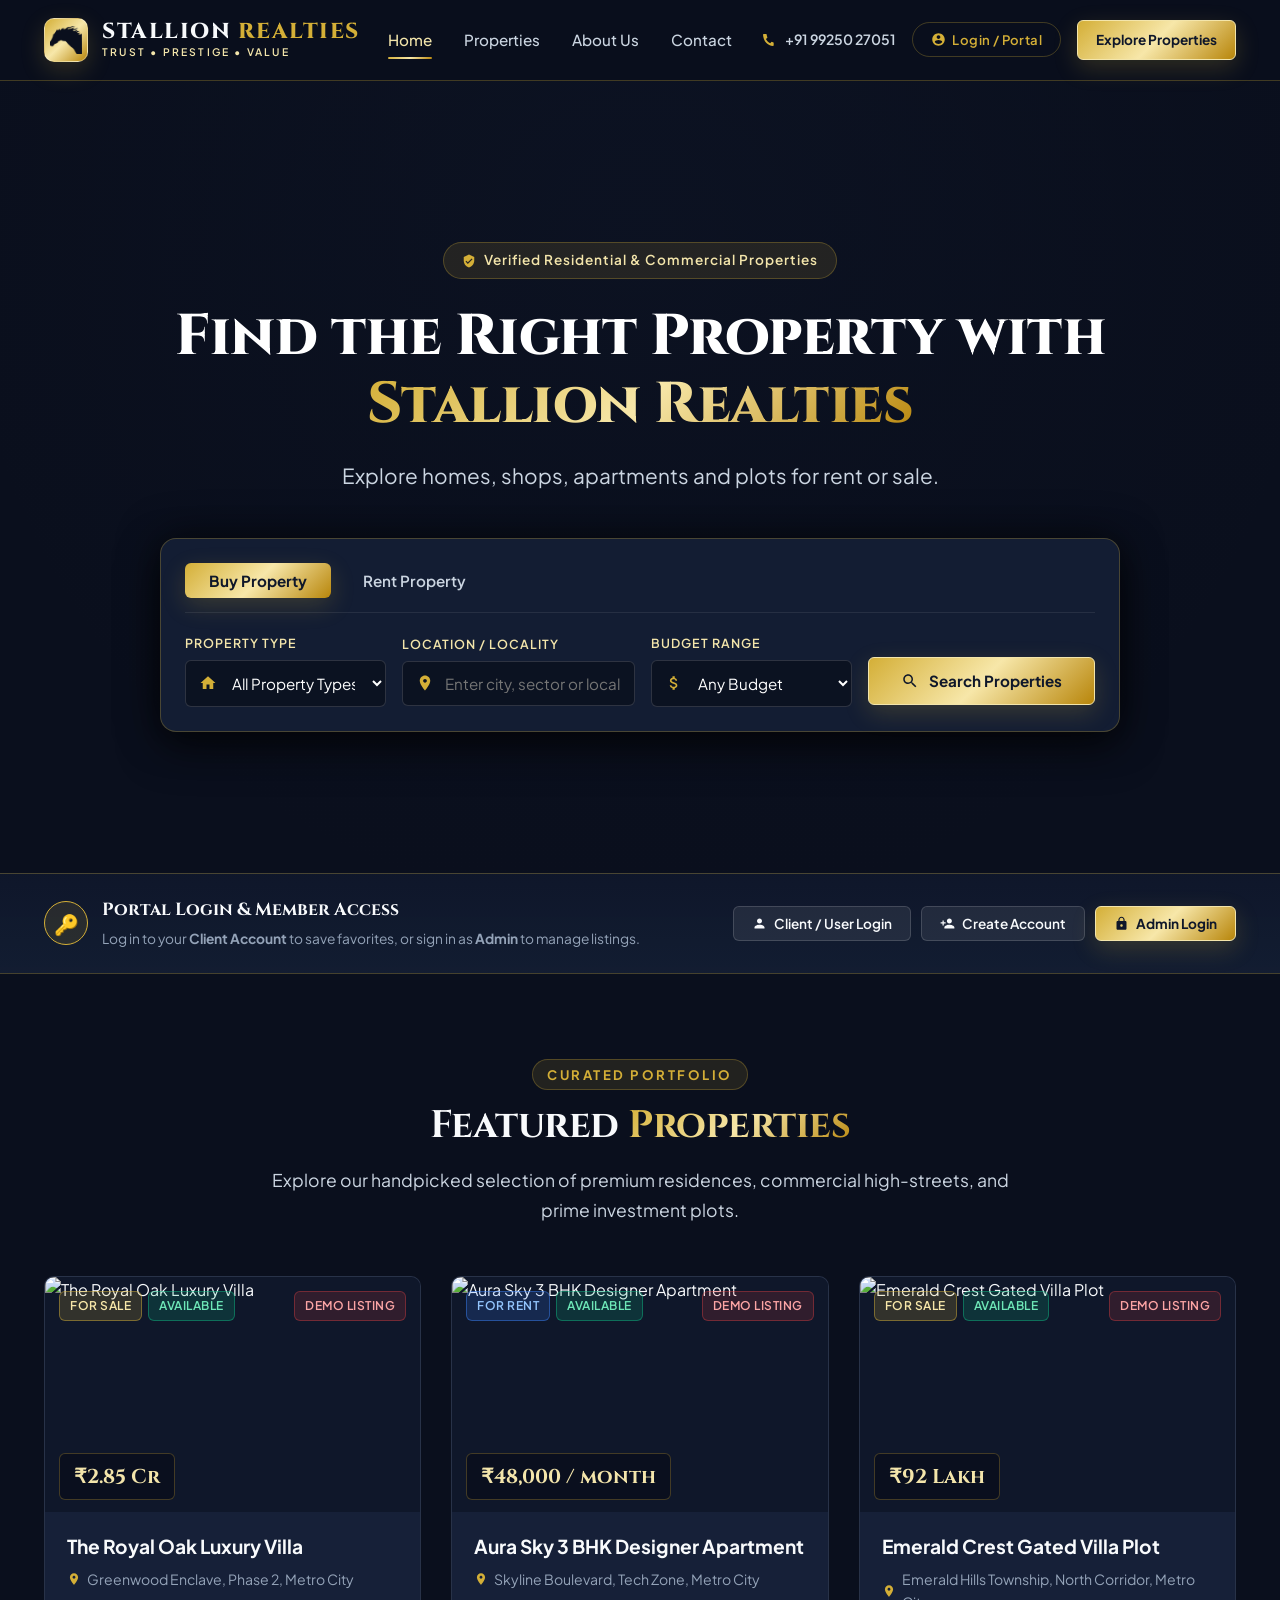
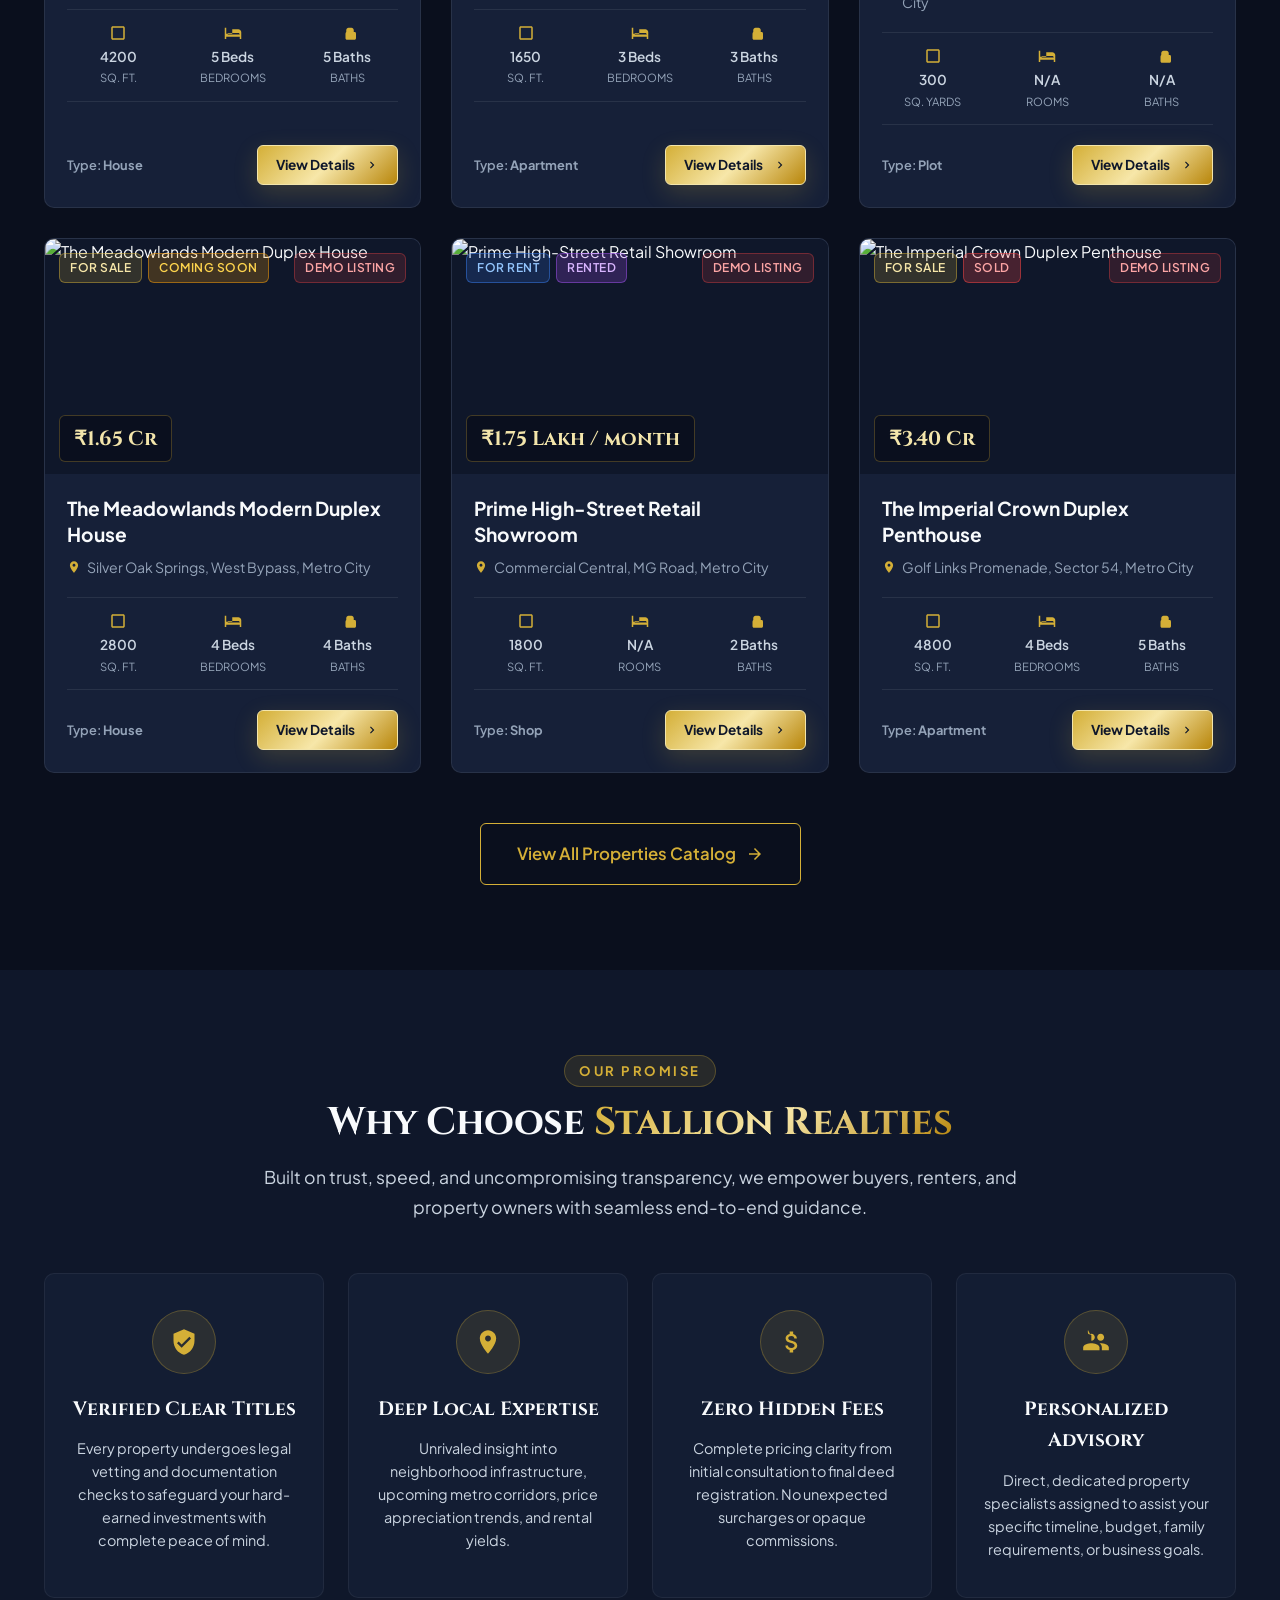
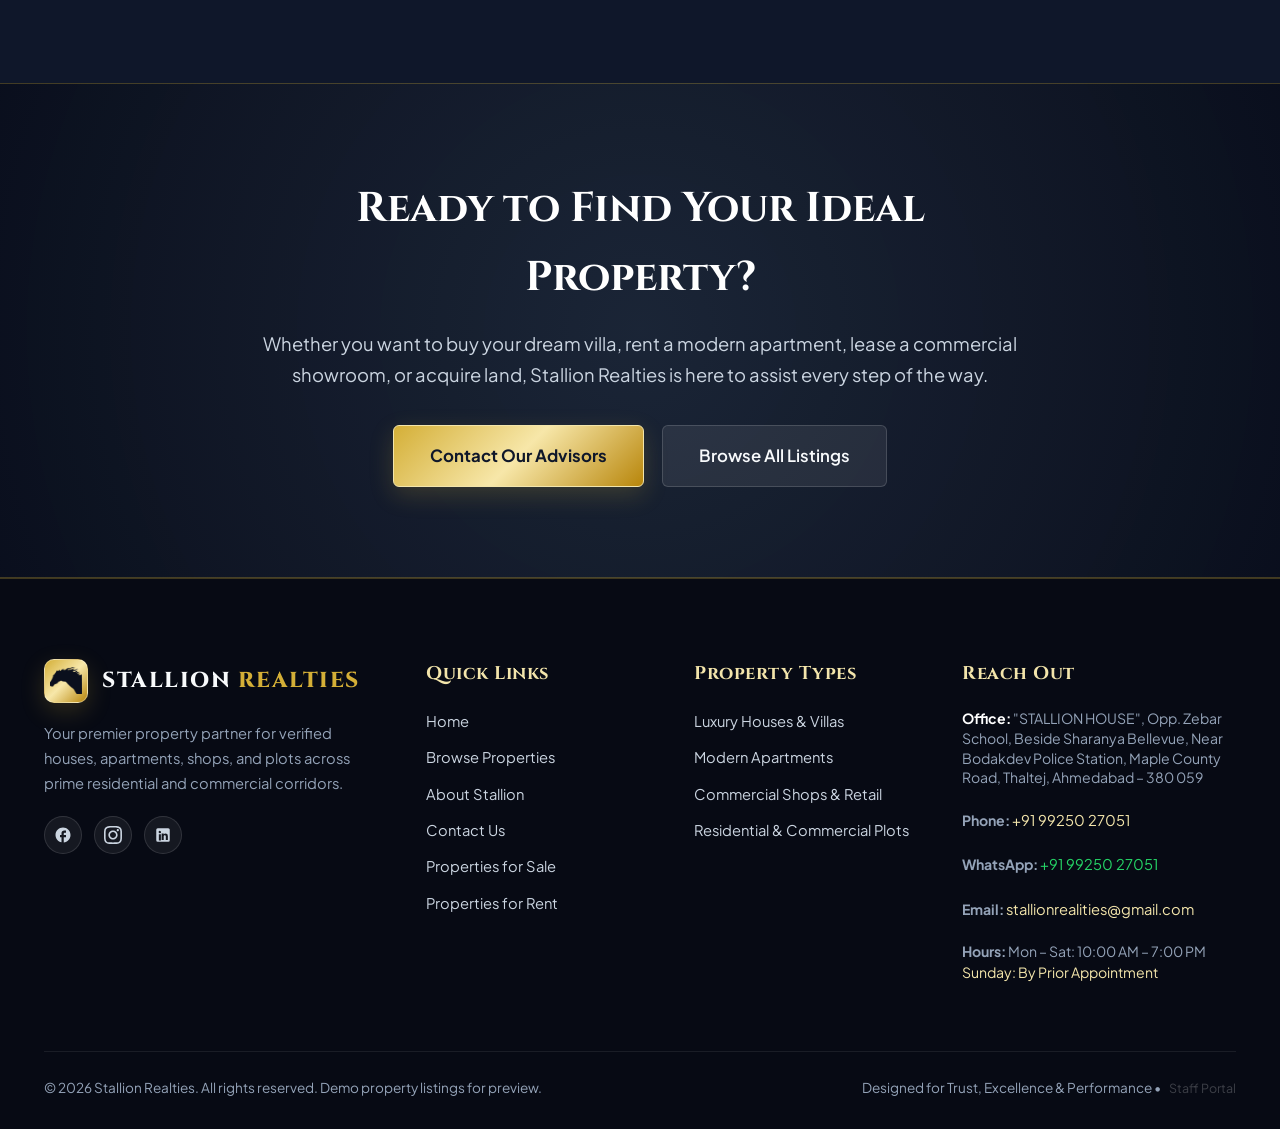
==== index.html @ 2c4fdf72 "Initial commit: Stallion Realties website and admin portal" ====
<!DOCTYPE html>
<html lang="en">
<head>
  <meta charset="UTF-8" />
  <meta name="viewport" content="width=device-width, initial-scale=1.0" />
  <title>Stallion Realties | Premium Real Estate for Buy & Rent</title>
  <meta name="description" content="Find your ideal home, luxury apartment, commercial shop, or prime plot for rent or sale with Stallion Realties. Trusted property advisory with verified listings." />
  <meta name="keywords" content="Stallion Realties, buy house, rent apartment, commercial shop, residential plot, luxury villas, real estate agency" />
  
  <!-- OpenGraph / Social Media Meta -->
  <meta property="og:title" content="Stallion Realties | Premium Real Estate Agency" />
  <meta property="og:description" content="Discover verified houses, apartments, shops, and plots for sale or rent with Stallion Realties." />
  <meta property="og:type" content="website" />
  
  <link rel="stylesheet" href="css/style.css" />
  <link rel="stylesheet" href="css/responsive.css" />
</head>
<body>

  <!-- ========================================================================
       SITE HEADER / NAVIGATION
       ======================================================================== -->
  <header class="site-header">
    <div class="container header-inner">
      <!-- Brand Logo -->
      <a href="index.html" class="brand-logo" aria-label="Stallion Realties Home">
        <div class="logo-crest"><img src="assets/images/stallion-horse-black-clean.png" alt="Stallion Realties Horse Logo" class="logo-horse-img" /></div>
        <div class="brand-text-wrap">
          <span class="brand-name">Stallion <span>Realties</span></span>
          <span class="brand-tagline">Trust &bull; Prestige &bull; Value</span>
        </div>
      </a>

      <!-- Desktop Navigation Links -->
      <nav class="nav-menu" aria-label="Main Navigation">
        <a href="index.html" class="nav-link active">Home</a>
        <a href="properties.html" class="nav-link">Properties</a>
        <a href="about.html" class="nav-link">About Us</a>
        <a href="contact.html" class="nav-link">Contact</a>
      </nav>

      <!-- Header Quick Actions -->
      <div class="nav-actions">
        <a href="tel:+919925027051" class="header-phone" title="Call Stallion Realties">
          <svg viewBox="0 0 24 24"><path d="M20.01 15.38c-1.23 0-2.42-.2-3.53-.56a.977.977 0 00-1.01.24l-1.57 1.97c-2.83-1.44-5.15-3.75-6.59-6.59l1.97-1.57c.28-.27.36-.67.25-1.02A11.36 11.36 0 018.57 3.99c.07-.55-.38-1-.94-1H4.03c-.56 0-1.03.45-1 1.01C3.6 13.9 10.1 20.4 18.01 20.97c.56.03 1.01-.44 1.01-1v-3.59c0-.56-.45-1-1.01-1z"/></svg>
          <span>+91 99250 27051</span>
        </a>

        <!-- Dynamic Auth Mount Point -->
        <div id="navAuthMount" style="display: inline-flex; align-items: center;"></div>

        <a href="properties.html" class="btn btn-gold btn-sm">
          Explore Properties
        </a>

        <!-- Mobile Drawer Hamburger Toggle -->
        <button class="mobile-toggle" aria-label="Open mobile menu">
          <svg viewBox="0 0 24 24"><path d="M3 18h18v-2H3v2zm0-5h18v-2H3v2zm0-7v2h18V6H3z"/></svg>
        </button>
      </div>
    </div>
  </header>

  <!-- Mobile Off-Canvas Drawer -->
  <div class="drawer-overlay"></div>
  <aside class="mobile-drawer" aria-label="Mobile Navigation Drawer">
    <div class="drawer-header">
      <div class="brand-text-wrap">
        <span class="brand-name">Stallion <span>Realties</span></span>
        <span class="brand-tagline">Property Advisory</span>
      </div>
      <button class="drawer-close" aria-label="Close menu">
        <svg width="24" height="24" viewBox="0 0 24 24" fill="currentColor"><path d="M19 6.41L17.59 5 12 10.59 6.41 5 5 6.41 10.59 12 5 17.59 6.41 19 12 13.41 17.59 19 19 17.59 13.41 12z"/></svg>
      </button>
    </div>

    <nav class="drawer-links">
      <a href="index.html" class="drawer-link active">Home</a>
      <a href="properties.html" class="drawer-link">Properties</a>
      <a href="about.html" class="drawer-link">About Us</a>
      <a href="contact.html" class="drawer-link">Contact</a>
    </nav>

    <div style="margin-top: auto; padding-top: 20px; border-top: 1px solid rgba(255,255,255,0.08);">
      <a href="tel:+919925027051" class="btn btn-secondary" style="width: 100%; margin-bottom: 12px;">
        <svg width="16" height="16" viewBox="0 0 24 24" fill="currentColor"><path d="M20.01 15.38c-1.23 0-2.42-.2-3.53-.56a.977.977 0 00-1.01.24l-1.57 1.97c-2.83-1.44-5.15-3.75-6.59-6.59l1.97-1.57c.28-.27.36-.67.25-1.02A11.36 11.36 0 018.57 3.99c.07-.55-.38-1-.94-1H4.03c-.56 0-1.03.45-1 1.01C3.6 13.9 10.1 20.4 18.01 20.97c.56.03 1.01-.44 1.01-1v-3.59c0-.56-.45-1-1.01-1z"/></svg>
        Call +91 99250 27051
      </a>
      <a href="contact.html" class="btn btn-gold" style="width: 100%;">
        Send Property Enquiry
      </a>
    </div>
  </aside>

  <main>
    <!-- ======================================================================
         HERO SECTION WITH PROPERTY SEARCH WIDGET
         ====================================================================== -->
    <section class="hero">
      <div class="container">
        <div class="hero-content">
          <div class="hero-badge">
            <svg viewBox="0 0 24 24"><path d="M12 1L3 5v6c0 5.55 3.84 10.74 9 12 5.16-1.26 9-6.45 9-12V5l-9-4zm-2 16l-4-4 1.41-1.41L10 14.17l6.59-6.59L18 9l-8 8z"/></svg>
            <span>Verified Residential & Commercial Properties</span>
          </div>

          <h1 class="hero-title">
            Find the Right Property with <span class="highlight-gold">Stallion Realties</span>
          </h1>

          <p class="hero-subtitle">
            Explore homes, shops, apartments and plots for rent or sale.
          </p>

          <!-- Property Search Widget -->
          <div class="search-widget" id="homeSearchWidget">
            <div class="search-tabs">
              <button type="button" class="search-tab-btn active" data-status="sale">Buy Property</button>
              <button type="button" class="search-tab-btn" data-status="rent">Rent Property</button>
            </div>

            <form id="heroSearchForm" class="search-form-grid" action="properties.html" method="GET">
              <!-- Hidden status input -->
              <input type="hidden" name="status" id="searchStatusInput" value="sale" />

              <!-- Property Type -->
              <div class="search-field-group">
                <label for="searchType" class="search-label">Property Type</label>
                <div class="search-input-wrap">
                  <svg viewBox="0 0 24 24"><path d="M10 20v-6h4v6h5v-8h3L12 3 2 12h3v8z"/></svg>
                  <select name="type" id="searchType" class="search-control">
                    <option value="all">All Property Types</option>
                    <option value="house">House / Villa</option>
                    <option value="apartment">Apartment</option>
                    <option value="shop">Commercial Shop</option>
                    <option value="plot">Plot / Land</option>
                  </select>
                </div>
              </div>

              <!-- Location -->
              <div class="search-field-group">
                <label for="searchLocation" class="search-label">Location / Locality</label>
                <div class="search-input-wrap">
                  <svg viewBox="0 0 24 24"><path d="M12 2C8.13 2 5 5.13 5 9c0 5.25 7 13 7 13s7-7.75 7-13c0-3.87-3.13-7-7-7zm0 9.5c-1.38 0-2.5-1.12-2.5-2.5s1.12-2.5 2.5-2.5 2.5 1.12 2.5 2.5-1.12 2.5-2.5 2.5z"/></svg>
                  <input 
                    type="text" 
                    name="location" 
                    id="searchLocation" 
                    class="search-control" 
                    placeholder="Enter city, sector or locality..." 
                  />
                </div>
              </div>

              <!-- Budget -->
              <div class="search-field-group">
                <label for="searchBudget" class="search-label">Budget Range</label>
                <div class="search-input-wrap">
                  <svg viewBox="0 0 24 24"><path d="M11.8 10.9c-2.27-.59-3-1.2-3-2.15 0-1.09 1.01-1.85 2.7-1.85 1.78 0 2.44.85 2.5 2.1h2.21c-.07-1.72-1.12-3.3-3.21-3.81V3h-3v2.16c-1.94.42-3.5 1.68-3.5 3.61 0 2.31 1.91 3.46 4.7 4.13 2.5.6 3 1.48 3 2.41 0 .69-.49 1.79-2.7 1.79-2.06 0-2.87-.92-2.98-2.1h-2.2c.12 2.19 1.76 3.42 3.68 3.83V21h3v-2.15c1.95-.37 3.5-1.5 3.5-3.55 0-2.84-2.43-3.81-4.7-4.4z"/></svg>
                  <select name="budget" id="searchBudget" class="search-control">
                    <option value="">Any Budget</option>
                    <option value="5000000">Up to ₹50 Lakh</option>
                    <option value="10000000">Up to ₹1 Crore</option>
                    <option value="20000000">Up to ₹2 Crore</option>
                    <option value="35000000">Up to ₹3.5 Crore</option>
                  </select>
                </div>
              </div>

              <!-- Search Button -->
              <div>
                <button type="submit" class="btn btn-gold search-btn" style="width: 100%;">
                  <svg width="18" height="18" viewBox="0 0 24 24" fill="currentColor"><path d="M15.5 14h-.79l-.28-.27C15.41 12.59 16 11.11 16 9.5 16 5.91 13.09 3 9.5 3S3 5.91 3 9.5 5.91 16 9.5 16c1.61 0 3.09-.59 4.23-1.57l.27.28v.79l5 4.99L20.49 19l-4.99-5zm-6 0C7.01 14 5 11.99 5 9.5S7.01 5 9.5 5 14 7.01 14 9.5 11.99 14 9.5 14z"/></svg>
                  Search Properties
                </button>
              </div>
            </form>
          </div>
        </div>
      </div>
    </section>

    <!-- ======================================================================
         FRONT-PAGE PORTAL ACCESS BAR (CLIENT & ADMIN LOGIN)
         ====================================================================== -->
    <section class="portal-access-bar" style="background: linear-gradient(180deg, rgba(15, 23, 42, 0.98) 0%, rgba(19, 29, 51, 0.95) 100%); border-top: 1px solid var(--gold-border); border-bottom: 1px solid var(--gold-border); padding: 22px 0;">
      <div class="container" style="display: flex; flex-wrap: wrap; align-items: center; justify-content: space-between; gap: 18px;">
        <div style="display: flex; align-items: center; gap: 14px;">
          <div style="width: 44px; height: 44px; border-radius: 50%; background: var(--gold-subtle); border: 1.5px solid var(--gold-primary); display: flex; align-items: center; justify-content: center; color: var(--gold-primary); font-size: 1.25rem;">
            &#128273;
          </div>
          <div>
            <h4 style="font-family: var(--font-serif); color: var(--text-primary); font-size: 1.1rem; margin-bottom: 3px;">
              Portal Login &amp; Member Access
            </h4>
            <p style="color: var(--text-muted); font-size: 0.86rem; margin: 0;">
              Log in to your <strong>Client Account</strong> to save favorites, or sign in as <strong>Admin</strong> to manage listings.
            </p>
          </div>
        </div>

        <div style="display: flex; flex-wrap: wrap; gap: 10px; align-items: center;">
          <!-- Client Login -->
          <button type="button" class="btn btn-secondary btn-sm" data-open-auth-tab="user-login" style="display: inline-flex; align-items: center; gap: 7px; cursor: pointer;">
            <svg width="15" height="15" viewBox="0 0 24 24" fill="currentColor"><path d="M12 12c2.21 0 4-1.79 4-4s-1.79-4-4-4-4 1.79-4 4 1.79 4 4 4zm0 2c-2.67 0-8 1.34-8 4v2h16v-2c0-2.66-5.33-4-8-4z"/></svg>
            Client / User Login
          </button>

          <!-- Register -->
          <button type="button" class="btn btn-secondary btn-sm" data-open-auth-tab="user-register" style="display: inline-flex; align-items: center; gap: 7px; cursor: pointer;">
            <svg width="15" height="15" viewBox="0 0 24 24" fill="currentColor"><path d="M15 12c2.21 0 4-1.79 4-4s-1.79-4-4-4-4 1.79-4 4 1.79 4 4 4zm-9-2V7H4v3H1v2h3v3h2v-3h3v-2H6zm9 4c-2.67 0-8 1.34-8 4v2h16v-2c0-2.66-5.33-4-8-4z"/></svg>
            Create Account
          </button>

          <!-- Admin Portal Login -->
          <button type="button" class="btn btn-gold btn-sm" data-open-auth-tab="admin-login" style="display: inline-flex; align-items: center; gap: 7px; font-weight: 700; cursor: pointer;">
            <svg width="15" height="15" viewBox="0 0 24 24" fill="currentColor"><path d="M18 8h-1V6c0-2.76-2.24-5-5-5S7 3.24 7 6v2H6c-1.1 0-2 .9-2 2v10c0 1.1.9 2 2 2h12c1.1 0 2-.9 2-2V10c0-1.1-.9-2-2-2zm-6 9c-1.1 0-2-.9-2-2s.9-2 2-2 2 .9 2 2-.9 2-2 2zm3.1-9H8.9V6c0-1.71 1.39-3.1 3.1-3.1 1.71 0 3.1 1.39 3.1 3.1v2z"/></svg>
            Admin Login
          </button>
        </div>
      </div>
    </section>

    <!-- ======================================================================
         FEATURED PROPERTIES SECTION
         ====================================================================== -->
    <section class="section">
      <div class="container">
        <div class="section-header">
          <span class="section-tag">Curated Portfolio</span>
          <h2 class="section-title">Featured <span class="text-gold">Properties</span></h2>
          <p class="section-subtitle">
            Explore our handpicked selection of premium residences, commercial high-streets, and prime investment plots.
          </p>
        </div>

        <div class="properties-grid" id="featuredGrid">
          <!-- Featured items will be populated by JavaScript from properties-data.js -->
        </div>

        <div style="text-align: center; margin-top: 50px;">
          <a href="properties.html" class="btn btn-outline-gold btn-lg">
            View All Properties Catalog
            <svg width="18" height="18" viewBox="0 0 24 24" fill="currentColor"><path d="M12 4l-1.41 1.41L16.17 11H4v2h12.17l-5.58 5.59L12 20l8-8z"/></svg>
          </a>
        </div>
      </div>
    </section>

    <!-- ======================================================================
         WHY CHOOSE STALLION REALTIES
         ====================================================================== -->
    <section class="section section-darker">
      <div class="container">
        <div class="section-header">
          <span class="section-tag">Our Promise</span>
          <h2 class="section-title">Why Choose <span class="text-gold">Stallion Realties</span></h2>
          <p class="section-subtitle">
            Built on trust, speed, and uncompromising transparency, we empower buyers, renters, and property owners with seamless end-to-end guidance.
          </p>
        </div>

        <div class="features-grid">
          <!-- Pillar 1 -->
          <div class="feature-box">
            <div class="feature-icon-wrap">
              <svg viewBox="0 0 24 24"><path d="M12 1L3 5v6c0 5.55 3.84 10.74 9 12 5.16-1.26 9-6.45 9-12V5l-9-4zm-2 16l-4-4 1.41-1.41L10 14.17l6.59-6.59L18 9l-8 8z"/></svg>
            </div>
            <h3 class="feature-title">Verified Clear Titles</h3>
            <p class="feature-desc">
              Every property undergoes legal vetting and documentation checks to safeguard your hard-earned investments with complete peace of mind.
            </p>
          </div>

          <!-- Pillar 2 -->
          <div class="feature-box">
            <div class="feature-icon-wrap">
              <svg viewBox="0 0 24 24"><path d="M12 2C8.13 2 5 5.13 5 9c0 5.25 7 13 7 13s7-7.75 7-13c0-3.87-3.13-7-7-7zm0 9.5c-1.38 0-2.5-1.12-2.5-2.5s1.12-2.5 2.5-2.5 2.5 1.12 2.5 2.5-1.12 2.5-2.5 2.5z"/></svg>
            </div>
            <h3 class="feature-title">Deep Local Expertise</h3>
            <p class="feature-desc">
              Unrivaled insight into neighborhood infrastructure, upcoming metro corridors, price appreciation trends, and rental yields.
            </p>
          </div>

          <!-- Pillar 3 -->
          <div class="feature-box">
            <div class="feature-icon-wrap">
              <svg viewBox="0 0 24 24"><path d="M11.8 10.9c-2.27-.59-3-1.2-3-2.15 0-1.09 1.01-1.85 2.7-1.85 1.78 0 2.44.85 2.5 2.1h2.21c-.07-1.72-1.12-3.3-3.21-3.81V3h-3v2.16c-1.94.42-3.5 1.68-3.5 3.61 0 2.31 1.91 3.46 4.7 4.13 2.5.6 3 1.48 3 2.41 0 .69-.49 1.79-2.7 1.79-2.06 0-2.87-.92-2.98-2.1h-2.2c.12 2.19 1.76 3.42 3.68 3.83V21h3v-2.15c1.95-.37 3.5-1.5 3.5-3.55 0-2.84-2.43-3.81-4.7-4.4z"/></svg>
            </div>
            <h3 class="feature-title">Zero Hidden Fees</h3>
            <p class="feature-desc">
              Complete pricing clarity from initial consultation to final deed registration. No unexpected surcharges or opaque commissions.
            </p>
          </div>

          <!-- Pillar 4 -->
          <div class="feature-box">
            <div class="feature-icon-wrap">
              <svg viewBox="0 0 24 24"><path d="M16 11c1.66 0 2.99-1.34 2.99-3S17.66 5 16 5c-1.66 0-3 1.34-3 3s1.34 3 3 3zm-8 0c1.66 0 2.99-1.34 2.99-3S9.66 5 8 5C6.34 5 5 6.34 5 3s1.34 3 3 3zm0 2c-2.33 0-7 1.17-7 3.5V19h14v-2.5c0-2.33-4.67-3.5-7-3.5zm8 0c-.29 0-.62.02-.97.05 1.16.84 1.97 1.97 1.97 3.45V19h6v-2.5c0-2.33-4.67-3.5-7-3.5z"/></svg>
            </div>
            <h3 class="feature-title">Personalized Advisory</h3>
            <p class="feature-desc">
              Direct, dedicated property specialists assigned to assist your specific timeline, budget, family requirements, or business goals.
            </p>
          </div>
        </div>
      </div>
    </section>

    <!-- ======================================================================
         CALL TO ACTION SECTION
         ====================================================================== -->
    <section class="cta-section">
      <div class="container">
        <div class="cta-box">
          <h2 class="cta-title">Ready to Find Your Ideal Property?</h2>
          <p class="cta-desc">
            Whether you want to buy your dream villa, rent a modern apartment, lease a commercial showroom, or acquire land, Stallion Realties is here to assist every step of the way.
          </p>
          <div class="cta-actions">
            <a href="contact.html" class="btn btn-gold btn-lg">
              Contact Our Advisors
            </a>
            <a href="properties.html" class="btn btn-secondary btn-lg">
              Browse All Listings
            </a>
          </div>
        </div>
      </div>
    </section>
  </main>

  <!-- ========================================================================
       SITE FOOTER
       ======================================================================== -->
  <footer class="site-footer">
    <div class="container">
      <div class="footer-top">
        <!-- Col 1: Brand Info -->
        <div class="footer-brand">
          <a href="index.html" class="brand-logo">
            <div class="logo-crest"><img src="assets/images/stallion-horse-black-clean.png" alt="Stallion Realties Horse Logo" class="logo-horse-img" /></div>
            <div class="brand-text-wrap">
              <span class="brand-name">Stallion <span>Realties</span></span>
            </div>
          </a>
          <p>
            Your premier property partner for verified houses, apartments, shops, and plots across prime residential and commercial corridors.
          </p>
          <div class="social-links">
            <a href="#" class="social-icon" aria-label="Facebook">
              <svg viewBox="0 0 24 24"><path d="M22 12c0-5.52-4.48-10-10-10S2 6.48 2 12c0 4.84 3.44 8.87 8 9.8V15H8v-3h2V9.5C10 7.57 11.57 6 13.5 6H16v3h-2c-.55 0-1 .45-1 1v2h3v3h-3v6.95C18.05 21.45 22 17.19 22 12z"/></svg>
            </a>
            <a href="#" class="social-icon" aria-label="Instagram">
              <svg viewBox="0 0 24 24"><path d="M12 2.163c3.204 0 3.584.012 4.85.07 3.252.148 4.771 1.691 4.919 4.919.058 1.265.069 1.645.069 4.849 0 3.205-.012 3.584-.069 4.849-.149 3.225-1.664 4.771-4.919 4.919-1.266.058-1.644.07-4.85.07-3.204 0-3.584-.012-4.849-.07-3.26-.149-4.771-1.699-4.919-4.92-.058-1.265-.07-1.644-.07-4.849 0-3.204.013-3.583.07-4.849.149-3.227 1.664-4.771 4.919-4.919 1.266-.057 1.645-.069 4.849-.069zm0-2.163c-3.259 0-3.667.014-4.947.072-4.358.2-6.78 2.618-6.98 6.98-.059 1.281-.073 1.689-.073 4.948 0 3.259.014 3.668.072 4.948.2 4.358 2.618 6.78 6.98 6.98 1.281.058 1.689.072 4.948.072 3.259 0 3.668-.014 4.948-.072 4.354-.2 6.782-2.618 6.979-6.98.059-1.28.073-1.689.073-4.948 0-3.259-.014-3.667-.072-4.947-.196-4.354-2.617-6.78-6.979-6.98-1.281-.059-1.69-.073-4.949-.073zm0 5.838c-3.403 0-6.162 2.759-6.162 6.162s2.759 6.163 6.162 6.163 6.162-2.759 6.162-6.163c0-3.403-2.759-6.162-6.162-6.162zm0 10.162c-2.209 0-4-1.79-4-4 0-2.209 1.791-4 4-4s4 1.791 4 4c0 2.21-1.791 4-4 4zm6.406-11.845c-.796 0-1.441.645-1.441 1.44s.645 1.44 1.441 1.44c.795 0 1.439-.645 1.439-1.44s-.644-1.44-1.439-1.44z"/></svg>
            </a>
            <a href="#" class="social-icon" aria-label="LinkedIn">
              <svg viewBox="0 0 24 24"><path d="M19 3a2 2 0 0 1 2 2v14a2 2 0 0 1-2 2H5a2 2 0 0 1-2-2V5a2 2 0 0 1 2-2h14m-.5 15.5v-5.3a3.26 3.26 0 0 0-3.26-3.26c-.85 0-1.84.52-2.28 1.3v-1.11h-2.79v8.37h2.79v-4.93c0-.77.62-1.4 1.39-1.4a1.4 1.4 0 0 1 1.4 1.4v4.93h2.75M6.46 10.9v8.37H9.2V10.9H6.46M7.83 6.5A1.6 1.6 0 0 0 6.2 8.1a1.6 1.6 0 0 0 1.63 1.6 1.6 1.6 0 0 0 1.6-1.6 1.6 1.6 0 0 0-1.6-1.6z"/></svg>
            </a>
          </div>
        </div>

        <!-- Col 2: Navigation -->
        <div>
          <h4 class="footer-title">Quick Links</h4>
          <div class="footer-links">
            <a href="index.html">Home</a>
            <a href="properties.html">Browse Properties</a>
            <a href="about.html">About Stallion</a>
            <a href="contact.html">Contact Us</a>
            <a href="properties.html?status=sale">Properties for Sale</a>
            <a href="properties.html?status=rent">Properties for Rent</a>
          </div>
        </div>

        <!-- Col 3: Property Types -->
        <div>
          <h4 class="footer-title">Property Types</h4>
          <div class="footer-links">
            <a href="properties.html?type=house">Luxury Houses &amp; Villas</a>
            <a href="properties.html?type=apartment">Modern Apartments</a>
            <a href="properties.html?type=shop">Commercial Shops &amp; Retail</a>
            <a href="properties.html?type=plot">Residential &amp; Commercial Plots</a>
          </div>
        </div>

        <!-- Col 4: Reach Out -->
        <div>
          <h4 class="footer-title">Reach Out</h4>
          <div class="footer-links" style="color: var(--text-muted); font-size: 0.88rem;">
            <p style="margin-bottom: 8px; line-height: 1.4;">
              <strong style="color: #fff;">Office:</strong> "STALLION HOUSE", Opp. Zebar School, Beside Sharanya Bellevue, Near Bodakdev Police Station, Maple County Road, Thaltej, Ahmedabad &ndash; 380 059
            </p>
            <p style="margin-bottom: 8px;"><strong>Phone:</strong> <a href="tel:+919925027051" style="color: var(--gold-light); text-decoration: none;">+91 99250 27051</a></p>
            <p style="margin-bottom: 8px;"><strong>WhatsApp:</strong> <a href="https://wa.me/919925027051" target="_blank" rel="noopener noreferrer" style="color: var(--whatsapp-green); text-decoration: none;">+91 99250 27051</a></p>
            <p style="margin-bottom: 8px;"><strong>Email:</strong> <a href="mailto:stallionrealities@gmail.com" style="color: var(--gold-light); text-decoration: none;">stallionrealities@gmail.com</a></p>
            <p style="margin-bottom: 8px; line-height: 1.5;"><strong>Hours:</strong> Mon &ndash; Sat: 10:00 AM &ndash; 7:00 PM<br/><span style="color: var(--gold-light);">Sunday: By Prior Appointment</span></p>
          </div>
        </div>
      </div>

      <div class="footer-bottom">
        <div>
          &copy; 2026 Stallion Realties. All rights reserved. Demo property listings for preview.
        </div>
        <div>
          Designed for Trust, Excellence &amp; Performance &bull; <a href="admin-login.html" class="discreet-staff-link" style="color: rgba(255,255,255,0.22); font-size: 0.78rem; text-decoration: none; margin-left: 6px;" title="Staff Access">Staff Portal</a>
        </div>
      </div>
    </div>
  </footer>

  <!-- Scripts -->
  <script src="js/properties-data.js"></script>
  <script src="js/property-storage.js"></script>
  <script src="js/auth.js"></script>
  <script src="js/user-auth.js"></script>
  <script src="js/auth-modal.js"></script>
  <script src="js/main.js"></script>
  <script>
    // Home-specific behavior: populate featured properties and handle hero search tab
    document.addEventListener('DOMContentLoaded', () => {
      // 1. Render Featured & New Properties
      function renderHomeProperties() {
        const featuredContainer = document.getElementById('featuredGrid');
        if (featuredContainer && window.PropertyRepository) {
          const properties = PropertyRepository.getFeatured();
          featuredContainer.innerHTML = properties.map(prop => renderPropertyCard(prop)).join('');
        }
      }

      renderHomeProperties();

      // Listen for updates from Admin portal
      window.addEventListener('storage', (e) => {
        if (e.key === 'STALLION_PROPERTIES' && window.PropertyStorage) {
          PropertyStorage.syncRepository();
          renderHomeProperties();
        }
      });
      window.addEventListener('properties-updated', () => {
        renderHomeProperties();
      });

      // 2. Hero Search Tab Switcher
      const tabBtns = document.querySelectorAll('.search-tab-btn');
      const statusInput = document.getElementById('searchStatusInput');

      tabBtns.forEach(btn => {
        btn.addEventListener('click', () => {
          tabBtns.forEach(b => b.classList.remove('active'));
          btn.classList.add('active');
          if (statusInput) {
            statusInput.value = btn.dataset.status;
          }
        });
      });
    });
  </script>
</body>
</html>
---- css/style.css ----
﻿/* ==========================================================================
   STALLION REALTIES - MASTER STYLESHEET
   Aesthetics: Deep Navy / Obsidian Base with Regal Gold Accents
   ========================================================================== */

@import url('https://fonts.googleapis.com/css2?family=Cinzel:wght@500;600;700;800&family=Plus+Jakarta+Sans:ital,wght@0,300;0,400;0,500;0,600;0,700;1,400&display=swap');

:root {
  /* Colors */
  --bg-primary: #0a0f1d;
  --bg-secondary: #0f172a;
  --bg-surface: #131d33;
  --bg-card: #162038;
  --bg-card-hover: #1c2a4a;
  --bg-glass: rgba(19, 29, 51, 0.75);
  
  /* Gold Palette (Stallion Regal Motifs) */
  --gold-primary: #d4af37;
  --gold-light: #f3e5ab;
  --gold-dark: #aa820a;
  --gold-gradient: linear-gradient(135deg, #d4af37 0%, #f7e7a9 50%, #b8860b 100%);
  --gold-glow: rgba(212, 175, 55, 0.25);
  --gold-subtle: rgba(212, 175, 55, 0.12);
  --gold-border: rgba(212, 175, 55, 0.28);
  
  /* Text */
  --text-primary: #f8fafc;
  --text-secondary: #cbd5e1;
  --text-muted: #94a3b8;
  --text-dark: #0f172a;
  
  /* Accents */
  --accent-blue: #3b82f6;
  --accent-green: #10b981;
  --accent-red: #ef4444;
  --whatsapp-green: #25d366;
  --whatsapp-hover: #20ba59;
  
  /* Typography */
  --font-serif: 'Cinzel', Georgia, serif;
  --font-sans: 'Plus Jakarta Sans', -apple-system, BlinkMacSystemFont, 'Segoe UI', Roboto, sans-serif;
  
  /* Spacing & Layout */
  --container-max: 1240px;
  --radius-sm: 6px;
  --radius-md: 10px;
  --radius-lg: 16px;
  --radius-xl: 24px;
  --radius-full: 9999px;
  
  /* Shadows & Elevation */
  --shadow-sm: 0 2px 8px rgba(0, 0, 0, 0.2);
  --shadow-md: 0 8px 24px rgba(0, 0, 0, 0.35);
  --shadow-lg: 0 16px 40px rgba(0, 0, 0, 0.5);
  --shadow-gold: 0 8px 25px rgba(212, 175, 55, 0.2);
  --shadow-gold-lg: 0 12px 35px rgba(212, 175, 55, 0.3);
  
  /* Transitions */
  --transition-fast: 0.2s cubic-bezier(0.4, 0, 0.2, 1);
  --transition-normal: 0.3s cubic-bezier(0.4, 0, 0.2, 1);
  --transition-slow: 0.5s cubic-bezier(0.4, 0, 0.2, 1);
}

/* ==========================================================================
   CSS RESET & BASE STYLES
   ========================================================================== */
*, *::before, *::after {
  box-sizing: border-box;
  margin: 0;
  padding: 0;
}

html {
  scroll-behavior: smooth;
  font-size: 16px;
  color-scheme: dark;
}

body {
  font-family: var(--font-sans);
  background-color: var(--bg-primary);
  color: var(--text-primary);
  line-height: 1.65;
  overflow-x: hidden;
  min-height: 100vh;
  display: flex;
  flex-direction: column;
}

main {
  flex: 1;
}

img {
  max-width: 100%;
  height: auto;
  display: block;
}

a {
  color: inherit;
  text-decoration: none;
  transition: color var(--transition-fast);
}

button, input, select, textarea {
  font-family: inherit;
  font-size: 1rem;
  color: inherit;
}

button {
  cursor: pointer;
  border: none;
  background: none;
}

ul, ol {
  list-style: none;
}

/* Container */
.container {
  width: 100%;
  max-width: var(--container-max);
  margin-left: auto;
  margin-right: auto;
  padding-left: 24px;
  padding-right: 24px;
}

/* Section Common */
.section {
  padding: 85px 0;
  position: relative;
}

.section-darker {
  background-color: var(--bg-secondary);
}

.section-header {
  text-align: center;
  max-width: 760px;
  margin: 0 auto 50px;
}

.section-tag {
  display: inline-block;
  font-size: 0.82rem;
  font-weight: 700;
  text-transform: uppercase;
  letter-spacing: 2.5px;
  color: var(--gold-primary);
  margin-bottom: 12px;
  padding: 4px 14px;
  background: var(--gold-subtle);
  border: 1px solid var(--gold-border);
  border-radius: var(--radius-full);
}

.section-title {
  font-family: var(--font-serif);
  font-size: 2.4rem;
  font-weight: 700;
  line-height: 1.25;
  color: var(--text-primary);
  margin-bottom: 16px;
  letter-spacing: -0.5px;
}

.section-title .text-gold {
  background: var(--gold-gradient);
  -webkit-background-clip: text;
  -webkit-text-fill-color: transparent;
}

.section-subtitle {
  font-size: 1.1rem;
  color: var(--text-secondary);
  line-height: 1.7;
}

/* ==========================================================================
   BUTTONS & BADGES
   ========================================================================== */
.btn {
  display: inline-flex;
  align-items: center;
  justify-content: center;
  gap: 10px;
  font-weight: 600;
  font-size: 0.95rem;
  padding: 13px 28px;
  border-radius: var(--radius-sm);
  transition: all var(--transition-normal);
  text-decoration: none;
  white-space: nowrap;
}

.btn-gold {
  background: var(--gold-gradient);
  color: var(--text-dark);
  font-weight: 700;
  box-shadow: var(--shadow-gold);
  border: 1px solid var(--gold-light);
}

.btn-gold:hover {
  transform: translateY(-2px);
  box-shadow: var(--shadow-gold-lg);
  filter: brightness(1.08);
  color: #000;
}

.btn-outline-gold {
  background: transparent;
  color: var(--gold-primary);
  border: 1.5px solid var(--gold-primary);
}

.btn-outline-gold:hover {
  background: var(--gold-subtle);
  color: #fff;
  border-color: var(--gold-light);
  transform: translateY(-2px);
}

.btn-secondary {
  background: rgba(255, 255, 255, 0.08);
  color: var(--text-primary);
  border: 1px solid rgba(255, 255, 255, 0.15);
}

.btn-secondary:hover {
  background: rgba(255, 255, 255, 0.14);
  transform: translateY(-2px);
  color: #fff;
}

.btn-whatsapp {
  background: var(--whatsapp-green);
  color: #ffffff;
  font-weight: 700;
  box-shadow: 0 4px 15px rgba(37, 211, 102, 0.35);
}

.btn-whatsapp:hover {
  background: var(--whatsapp-hover);
  box-shadow: 0 6px 20px rgba(37, 211, 102, 0.5);
  transform: translateY(-2px);
  color: #fff;
}

.btn-sm {
  padding: 8px 18px;
  font-size: 0.85rem;
}

.btn-lg {
  padding: 16px 36px;
  font-size: 1.05rem;
}

/* Badges */
.badge {
  display: inline-flex;
  align-items: center;
  gap: 6px;
  padding: 4px 10px;
  border-radius: var(--radius-sm);
  font-size: 0.75rem;
  font-weight: 600;
  text-transform: uppercase;
  letter-spacing: 0.5px;
}

.badge-demo {
  background: rgba(239, 68, 68, 0.15);
  color: #fca5a5;
  border: 1px solid rgba(239, 68, 68, 0.35);
}

.badge-status-sale {
  background: rgba(212, 175, 55, 0.18);
  color: #f7e7a9;
  border: 1px solid rgba(212, 175, 55, 0.45);
}

.badge-status-rent {
  background: rgba(59, 130, 246, 0.18);
  color: #93c5fd;
  border: 1px solid rgba(59, 130, 246, 0.45);
}

.badge-type {
  background: rgba(255, 255, 255, 0.1);
  color: var(--text-secondary);
  border: 1px solid rgba(255, 255, 255, 0.15);
}

/* Availability Status Badges */
.badge-avail-available {
  background: rgba(16, 185, 129, 0.18);
  color: #6ee7b7;
  border: 1px solid rgba(16, 185, 129, 0.45);
}

.badge-avail-sold {
  background: rgba(239, 68, 68, 0.25);
  color: #fca5a5;
  border: 1px solid rgba(239, 68, 68, 0.5);
}

.badge-avail-rented {
  background: rgba(168, 85, 247, 0.22);
  color: #d8b4fe;
  border: 1px solid rgba(168, 85, 247, 0.45);
}

.badge-avail-coming-soon {
  background: rgba(245, 158, 11, 0.22);
  color: #fcd34d;
  border: 1px solid rgba(245, 158, 11, 0.5);
}

/* ==========================================================================
   NAVIGATION BAR
   ========================================================================== */
.site-header {
  position: sticky;
  top: 0;
  z-index: 1000;
  background: rgba(10, 15, 29, 0.88);
  backdrop-filter: blur(14px);
  -webkit-backdrop-filter: blur(14px);
  border-bottom: 1px solid var(--gold-border);
  transition: all var(--transition-normal);
}

.header-inner {
  display: flex;
  align-items: center;
  justify-content: space-between;
  height: 80px;
}

/* Brand Logo */
.brand-logo {
  display: flex;
  align-items: center;
  gap: 14px;
  text-decoration: none;
}

.logo-crest {
  width: 44px;
  height: 44px;
  background: var(--gold-gradient);
  border-radius: var(--radius-md);
  display: flex;
  align-items: center;
  justify-content: center;
  box-shadow: var(--shadow-gold);
  border: 1px solid rgba(255, 255, 255, 0.3);
  flex-shrink: 0;
}

.logo-crest svg {
  width: 26px;
  height: 26px;
  fill: var(--text-dark);
}

.logo-crest img,
.logo-horse-img {
  width: 32px;
  height: auto;
  max-height: 28px;
  object-fit: contain;
  display: block;
}

.brand-text-wrap {
  display: flex;
  flex-direction: column;
}

.brand-name {
  font-family: var(--font-serif);
  font-size: 1.35rem;
  font-weight: 800;
  letter-spacing: 1.5px;
  color: var(--text-primary);
  line-height: 1.1;
  text-transform: uppercase;
}

.brand-name span {
  color: var(--gold-primary);
}

.brand-tagline {
  font-size: 0.65rem;
  text-transform: uppercase;
  letter-spacing: 2.2px;
  color: var(--gold-light);
  font-weight: 600;
}

/* Nav Menu */
.nav-menu {
  display: flex;
  align-items: center;
  gap: 32px;
}

.nav-link {
  font-size: 0.95rem;
  font-weight: 500;
  color: var(--text-secondary);
  position: relative;
  padding: 6px 0;
  transition: color var(--transition-fast);
}

.nav-link:hover, .nav-link.active {
  color: var(--gold-light);
}

.nav-link::after {
  content: '';
  position: absolute;
  bottom: 0;
  left: 0;
  width: 0;
  height: 2px;
  background: var(--gold-gradient);
  transition: width var(--transition-normal);
  border-radius: var(--radius-full);
}

.nav-link:hover::after, .nav-link.active::after {
  width: 100%;
}

.nav-actions {
  display: flex;
  align-items: center;
  gap: 16px;
}

.header-phone {
  display: flex;
  align-items: center;
  gap: 8px;
  font-size: 0.88rem;
  color: var(--text-secondary);
  font-weight: 600;
}

.header-phone svg {
  width: 16px;
  height: 16px;
  fill: var(--gold-primary);
}

.header-phone:hover {
  color: var(--gold-light);
}

/* Hamburger button (Mobile) */
.mobile-toggle {
  display: none;
  background: none;
  border: 1px solid rgba(255, 255, 255, 0.15);
  border-radius: var(--radius-sm);
  padding: 8px;
  color: var(--text-primary);
}

.mobile-toggle svg {
  width: 24px;
  height: 24px;
  fill: currentColor;
}

/* Mobile Off-canvas Drawer */
.mobile-drawer {
  position: fixed;
  top: 0;
  right: -100%;
  width: 80%;
  max-width: 360px;
  height: 100vh;
  background: var(--bg-surface);
  border-left: 1px solid var(--gold-border);
  box-shadow: var(--shadow-lg);
  z-index: 2000;
  padding: 30px 24px;
  display: flex;
  flex-direction: column;
  transition: right var(--transition-normal);
  overflow-y: auto;
}

.mobile-drawer.open {
  right: 0;
}

.drawer-overlay {
  position: fixed;
  inset: 0;
  background: rgba(0, 0, 0, 0.7);
  backdrop-filter: blur(4px);
  z-index: 1999;
  opacity: 0;
  pointer-events: none;
  transition: opacity var(--transition-normal);
}

.drawer-overlay.open {
  opacity: 1;
  pointer-events: auto;
}

.drawer-header {
  display: flex;
  align-items: center;
  justify-content: space-between;
  margin-bottom: 30px;
  padding-bottom: 16px;
  border-bottom: 1px solid rgba(255, 255, 255, 0.1);
}

.drawer-close {
  padding: 6px;
  color: var(--text-secondary);
}

.drawer-links {
  display: flex;
  flex-direction: column;
  gap: 18px;
  margin-bottom: 32px;
}

.drawer-link {
  font-size: 1.1rem;
  font-weight: 600;
  color: var(--text-secondary);
  padding: 8px 0;
  border-bottom: 1px solid rgba(255, 255, 255, 0.05);
}

.drawer-link.active, .drawer-link:hover {
  color: var(--gold-light);
}

/* ==========================================================================
   HERO SECTION (HOME)
   ========================================================================== */
.hero {
  position: relative;
  min-height: 88vh;
  display: flex;
  align-items: center;
  padding: 100px 0 80px;
  background: radial-gradient(circle at 50% 20%, rgba(21, 32, 56, 0.8) 0%, rgba(10, 15, 29, 0.98) 75%),
              url('https://images.unsplash.com/photo-1600585154340-be6161a56a0c?auto=format&fit=crop&w=2000&q=80') center/cover no-repeat;
  background-attachment: scroll;
}

.hero::before {
  content: '';
  position: absolute;
  inset: 0;
  background: linear-gradient(180deg, rgba(10, 15, 29, 0.75) 0%, rgba(10, 15, 29, 0.95) 100%);
}

.hero-content {
  position: relative;
  z-index: 2;
  text-align: center;
  max-width: 960px;
  margin: 0 auto;
}

.hero-badge {
  display: inline-flex;
  align-items: center;
  gap: 8px;
  background: rgba(212, 175, 55, 0.12);
  border: 1px solid var(--gold-border);
  padding: 6px 18px;
  border-radius: var(--radius-full);
  color: var(--gold-light);
  font-size: 0.85rem;
  font-weight: 600;
  margin-bottom: 24px;
  letter-spacing: 1px;
}

.hero-badge svg {
  width: 14px;
  height: 14px;
  fill: var(--gold-primary);
}

.hero-title {
  font-family: var(--font-serif);
  font-size: 3.6rem;
  font-weight: 800;
  line-height: 1.18;
  color: #ffffff;
  margin-bottom: 20px;
  letter-spacing: -0.5px;
}

.hero-title .highlight-gold {
  background: var(--gold-gradient);
  -webkit-background-clip: text;
  -webkit-text-fill-color: transparent;
  display: inline-block;
}

.hero-subtitle {
  font-size: 1.3rem;
  color: var(--text-secondary);
  margin-bottom: 45px;
  font-weight: 400;
  max-width: 720px;
  margin-left: auto;
  margin-right: auto;
}

/* ==========================================================================
   PROPERTY SEARCH COMPONENT (HERO & CATALOG)
   ========================================================================== */
.search-widget {
  background: var(--bg-surface);
  border: 1px solid var(--gold-border);
  border-radius: var(--radius-lg);
  padding: 24px;
  box-shadow: var(--shadow-lg), 0 0 40px rgba(0, 0, 0, 0.6);
  position: relative;
  z-index: 5;
}

.search-tabs {
  display: flex;
  gap: 8px;
  margin-bottom: 20px;
  border-bottom: 1px solid rgba(255, 255, 255, 0.08);
  padding-bottom: 14px;
}

.search-tab-btn {
  padding: 8px 24px;
  font-weight: 600;
  font-size: 0.95rem;
  border-radius: var(--radius-sm);
  color: var(--text-secondary);
  transition: all var(--transition-fast);
}

.search-tab-btn.active {
  background: var(--gold-gradient);
  color: var(--text-dark);
  font-weight: 700;
  box-shadow: var(--shadow-gold);
}

.search-form-grid {
  display: grid;
  grid-template-columns: 1.2fr 1.4fr 1.2fr auto;
  gap: 16px;
  align-items: center;
}

.search-field-group {
  display: flex;
  flex-direction: column;
  gap: 6px;
  text-align: left;
}

.search-label {
  font-size: 0.78rem;
  font-weight: 600;
  text-transform: uppercase;
  letter-spacing: 1px;
  color: var(--gold-light);
}

.search-input-wrap {
  position: relative;
  display: flex;
  align-items: center;
}

.search-input-wrap svg {
  position: absolute;
  left: 14px;
  width: 18px;
  height: 18px;
  fill: var(--gold-primary);
  pointer-events: none;
}

.search-control {
  width: 100%;
  background: rgba(10, 15, 29, 0.75);
  border: 1px solid rgba(255, 255, 255, 0.14);
  border-radius: var(--radius-sm);
  padding: 12px 14px 12px 42px;
  color: #fff;
  font-size: 0.95rem;
  transition: border-color var(--transition-fast), box-shadow var(--transition-fast);
}

.search-control:focus {
  outline: none;
  border-color: var(--gold-primary);
  box-shadow: 0 0 0 3px rgba(212, 175, 55, 0.2);
}

.search-control option {
  background: var(--bg-card);
  color: #fff;
}

.search-btn {
  height: 48px;
  padding: 0 32px;
  margin-top: 22px;
}

/* ==========================================================================
   PROPERTY CARDS & GRID
   ========================================================================== */
.properties-grid {
  display: grid;
  grid-template-columns: repeat(3, 1fr);
  gap: 30px;
}

.property-card {
  background: var(--bg-card);
  border: 1px solid rgba(255, 255, 255, 0.08);
  border-radius: var(--radius-md);
  overflow: hidden;
  display: flex;
  flex-direction: column;
  transition: transform var(--transition-normal), border-color var(--transition-normal), box-shadow var(--transition-normal);
  position: relative;
}

.property-card:hover {
  transform: translateY(-6px);
  border-color: var(--gold-border);
  box-shadow: var(--shadow-lg), 0 10px 30px rgba(0, 0, 0, 0.5);
}

.card-image-wrap {
  position: relative;
  aspect-ratio: 16 / 10;
  overflow: hidden;
  background: #0f172a;
}

.card-image {
  width: 100%;
  height: 100%;
  object-fit: cover;
  transition: transform 0.6s cubic-bezier(0.2, 0, 0.2, 1);
}

.property-card:hover .card-image {
  transform: scale(1.06);
}

.card-badges-top {
  position: absolute;
  top: 14px;
  left: 14px;
  right: 14px;
  display: flex;
  justify-content: space-between;
  align-items: center;
  z-index: 2;
  pointer-events: none;
}

.card-badges-top > * {
  pointer-events: auto;
}

.card-price-tag {
  position: absolute;
  bottom: 12px;
  left: 14px;
  background: rgba(10, 15, 29, 0.9);
  backdrop-filter: blur(8px);
  border: 1px solid var(--gold-border);
  padding: 6px 14px;
  border-radius: var(--radius-sm);
  z-index: 2;
}

.price-main {
  font-family: var(--font-serif);
  font-size: 1.25rem;
  font-weight: 700;
  color: var(--gold-light);
}

.card-body {
  padding: 22px;
  display: flex;
  flex-direction: column;
  flex: 1;
}

.card-title {
  font-size: 1.2rem;
  font-weight: 700;
  color: var(--text-primary);
  margin-bottom: 8px;
  line-height: 1.35;
}

.card-title a:hover {
  color: var(--gold-light);
}

.card-location {
  display: flex;
  align-items: center;
  gap: 6px;
  font-size: 0.88rem;
  color: var(--text-muted);
  margin-bottom: 18px;
}

.card-location svg {
  width: 14px;
  height: 14px;
  fill: var(--gold-primary);
  flex-shrink: 0;
}

.card-specs {
  display: grid;
  grid-template-columns: repeat(3, 1fr);
  gap: 12px;
  padding: 14px 0;
  border-top: 1px solid rgba(255, 255, 255, 0.08);
  border-bottom: 1px solid rgba(255, 255, 255, 0.08);
  margin-bottom: 20px;
}

.spec-item {
  display: flex;
  flex-direction: column;
  align-items: center;
  text-align: center;
}

.spec-item svg {
  width: 18px;
  height: 18px;
  fill: var(--gold-primary);
  margin-bottom: 4px;
}

.spec-val {
  font-size: 0.85rem;
  font-weight: 600;
  color: var(--text-secondary);
}

.spec-lbl {
  font-size: 0.7rem;
  color: var(--text-muted);
  text-transform: uppercase;
}

.card-footer {
  display: flex;
  align-items: center;
  justify-content: space-between;
  margin-top: auto;
}

.card-prop-type {
  font-size: 0.8rem;
  font-weight: 600;
  color: var(--text-muted);
  text-transform: capitalize;
}

/* ==========================================================================
   WHY CHOOSE STALLION REALTIES
   ========================================================================== */
.features-grid {
  display: grid;
  grid-template-columns: repeat(4, 1fr);
  gap: 24px;
}

.feature-box {
  background: var(--bg-surface);
  border: 1px solid rgba(255, 255, 255, 0.06);
  border-radius: var(--radius-md);
  padding: 36px 24px;
  text-align: center;
  transition: all var(--transition-normal);
  position: relative;
  overflow: hidden;
}

.feature-box::before {
  content: '';
  position: absolute;
  top: 0;
  left: 0;
  right: 0;
  height: 3px;
  background: var(--gold-gradient);
  opacity: 0;
  transition: opacity var(--transition-normal);
}

.feature-box:hover {
  transform: translateY(-6px);
  border-color: var(--gold-border);
  box-shadow: var(--shadow-gold);
}

.feature-box:hover::before {
  opacity: 1;
}

.feature-icon-wrap {
  width: 64px;
  height: 64px;
  margin: 0 auto 20px;
  border-radius: 50%;
  background: var(--gold-subtle);
  border: 1px solid var(--gold-border);
  display: flex;
  align-items: center;
  justify-content: center;
  transition: transform var(--transition-normal);
}

.feature-box:hover .feature-icon-wrap {
  transform: scale(1.1);
}

.feature-icon-wrap svg {
  width: 28px;
  height: 28px;
  fill: var(--gold-primary);
}

.feature-title {
  font-family: var(--font-serif);
  font-size: 1.2rem;
  font-weight: 700;
  color: var(--text-primary);
  margin-bottom: 12px;
}

.feature-desc {
  font-size: 0.9rem;
  color: var(--text-secondary);
  line-height: 1.6;
}

/* ==========================================================================
   TESTIMONIALS (SAMPLE CONTENT)
   ========================================================================== */
.testimonials-grid {
  display: grid;
  grid-template-columns: repeat(3, 1fr);
  gap: 30px;
}

.testimonial-card {
  background: var(--bg-card);
  border: 1px solid rgba(255, 255, 255, 0.08);
  border-radius: var(--radius-md);
  padding: 32px;
  position: relative;
  display: flex;
  flex-direction: column;
}

.testimonial-badge {
  align-self: flex-start;
  margin-bottom: 16px;
}

.testimonial-stars {
  display: flex;
  gap: 4px;
  margin-bottom: 16px;
}

.testimonial-stars svg {
  width: 16px;
  height: 16px;
  fill: var(--gold-primary);
}

.testimonial-text {
  font-size: 0.98rem;
  color: var(--text-secondary);
  font-style: italic;
  line-height: 1.7;
  margin-bottom: 24px;
  flex: 1;
}

.testimonial-user {
  display: flex;
  align-items: center;
  gap: 14px;
  border-top: 1px solid rgba(255, 255, 255, 0.08);
  padding-top: 18px;
}

.user-avatar {
  width: 46px;
  height: 46px;
  border-radius: 50%;
  border: 2px solid var(--gold-primary);
  object-fit: cover;
}

.user-details h4 {
  font-size: 0.95rem;
  font-weight: 700;
  color: var(--text-primary);
}

.user-details span {
  font-size: 0.8rem;
  color: var(--gold-light);
}

/* ==========================================================================
   CTA BANNER
   ========================================================================== */
.cta-section {
  position: relative;
  padding: 90px 0;
  background: radial-gradient(circle at center, rgba(30, 41, 59, 0.85) 0%, rgba(10, 15, 29, 0.98) 100%),
              url('https://images.unsplash.com/photo-1600607687939-ce8a6c25118c?auto=format&fit=crop&w=1800&q=80') center/cover no-repeat;
  border-top: 1px solid var(--gold-border);
  border-bottom: 1px solid var(--gold-border);
}

.cta-box {
  text-align: center;
  max-width: 800px;
  margin: 0 auto;
}

.cta-title {
  font-family: var(--font-serif);
  font-size: 2.6rem;
  font-weight: 700;
  color: #fff;
  margin-bottom: 18px;
}

.cta-desc {
  font-size: 1.15rem;
  color: var(--text-secondary);
  margin-bottom: 35px;
}

.cta-actions {
  display: flex;
  justify-content: center;
  gap: 18px;
  flex-wrap: wrap;
}

/* ==========================================================================
   CATALOG PAGE (PROPERTIES.HTML) SPECIFIC
   ========================================================================== */
.page-hero-compact {
  padding: 50px 0 40px;
  background: var(--bg-secondary);
  border-bottom: 1px solid rgba(255, 255, 255, 0.08);
}

.filter-bar-container {
  background: var(--bg-card);
  border: 1px solid var(--gold-border);
  border-radius: var(--radius-md);
  padding: 24px;
  margin-bottom: 40px;
  box-shadow: var(--shadow-md);
}

.filter-grid {
  display: grid;
  grid-template-columns: repeat(auto-fit, minmax(170px, 1fr)) auto;
  gap: 14px;
  align-items: flex-end;
}

.catalog-header-meta {
  display: flex;
  justify-content: space-between;
  align-items: center;
  margin-bottom: 24px;
  padding-bottom: 12px;
  border-bottom: 1px solid rgba(255, 255, 255, 0.06);
}

.results-count {
  font-size: 0.95rem;
  color: var(--text-secondary);
}

.results-count strong {
  color: var(--gold-light);
}

.no-results-box {
  grid-column: 1 / -1;
  text-align: center;
  padding: 70px 20px;
  background: var(--bg-surface);
  border: 1px dashed var(--gold-border);
  border-radius: var(--radius-md);
}

.no-results-box svg {
  width: 48px;
  height: 48px;
  fill: var(--gold-primary);
  margin-bottom: 16px;
}

.no-results-box h3 {
  font-family: var(--font-serif);
  font-size: 1.5rem;
  margin-bottom: 8px;
}

/* ==========================================================================
   PROPERTY DETAILS PAGE (PROPERTY-DETAILS.HTML)
   ========================================================================== */
.details-layout {
  display: grid;
  grid-template-columns: 1fr 380px;
  gap: 40px;
  margin-top: 30px;
}

/* Photo Gallery */
.gallery-section {
  margin-bottom: 40px;
}

.gallery-main-view {
  aspect-ratio: 16 / 9;
  border-radius: var(--radius-md);
  overflow: hidden;
  background: #000;
  border: 1px solid var(--gold-border);
  position: relative;
}

.gallery-main-img {
  width: 100%;
  height: 100%;
  object-fit: cover;
  transition: opacity 0.3s ease;
}

.gallery-thumbs {
  display: grid;
  grid-template-columns: repeat(5, 1fr);
  gap: 12px;
  margin-top: 14px;
}

.thumb-item {
  aspect-ratio: 16 / 10;
  border-radius: var(--radius-sm);
  overflow: hidden;
  cursor: pointer;
  border: 2px solid transparent;
  transition: all var(--transition-fast);
  background: #0f172a;
}

.thumb-item img {
  width: 100%;
  height: 100%;
  object-fit: cover;
  opacity: 0.65;
  transition: opacity var(--transition-fast);
}

.thumb-item.active, .thumb-item:hover {
  border-color: var(--gold-primary);
}

.thumb-item.active img, .thumb-item:hover img {
  opacity: 1;
}

/* Details Info Block */
.details-header-card {
  margin-bottom: 30px;
}

.details-title {
  font-family: var(--font-serif);
  font-size: 2.2rem;
  font-weight: 700;
  line-height: 1.25;
  margin: 12px 0;
}

.details-location {
  display: flex;
  align-items: center;
  gap: 8px;
  font-size: 1.05rem;
  color: var(--text-muted);
}

.details-location svg {
  width: 18px;
  height: 18px;
  fill: var(--gold-primary);
}

.details-specs-bar {
  display: grid;
  grid-template-columns: repeat(4, 1fr);
  gap: 16px;
  background: var(--bg-surface);
  border: 1px solid var(--gold-border);
  border-radius: var(--radius-md);
  padding: 20px;
  margin: 30px 0;
}

.details-spec-item {
  display: flex;
  align-items: center;
  gap: 14px;
}

.details-spec-icon {
  width: 44px;
  height: 44px;
  background: var(--gold-subtle);
  border-radius: var(--radius-sm);
  display: flex;
  align-items: center;
  justify-content: center;
  flex-shrink: 0;
}

.details-spec-icon svg {
  width: 22px;
  height: 22px;
  fill: var(--gold-primary);
}

.details-spec-text span {
  display: block;
  font-size: 0.75rem;
  color: var(--text-muted);
  text-transform: uppercase;
}

.details-spec-text strong {
  font-size: 1rem;
  color: var(--text-primary);
}

.details-content-block {
  background: var(--bg-card);
  border: 1px solid rgba(255, 255, 255, 0.08);
  border-radius: var(--radius-md);
  padding: 30px;
  margin-bottom: 30px;
}

.details-block-title {
  font-family: var(--font-serif);
  font-size: 1.4rem;
  margin-bottom: 18px;
  padding-bottom: 12px;
  border-bottom: 1px solid rgba(255, 255, 255, 0.08);
  color: var(--gold-light);
}

.features-list {
  display: grid;
  grid-template-columns: repeat(2, 1fr);
  gap: 14px;
}

.feature-check-item {
  display: flex;
  align-items: center;
  gap: 10px;
  font-size: 0.95rem;
  color: var(--text-secondary);
}

.feature-check-item svg {
  width: 18px;
  height: 18px;
  fill: var(--gold-primary);
  flex-shrink: 0;
}

/* Sticky Enquiry Sidebar */
.enquiry-sidebar {
  position: sticky;
  top: 100px;
  align-self: start;
}

.enquiry-card {
  background: var(--bg-surface);
  border: 1.5px solid var(--gold-border);
  border-radius: var(--radius-lg);
  padding: 28px;
  box-shadow: var(--shadow-lg), var(--shadow-gold);
}

.enquiry-price-box {
  margin-bottom: 24px;
  padding-bottom: 18px;
  border-bottom: 1px solid rgba(255, 255, 255, 0.08);
}

.enquiry-price-label {
  font-size: 0.8rem;
  text-transform: uppercase;
  letter-spacing: 1px;
  color: var(--text-muted);
}

.enquiry-price-val {
  font-family: var(--font-serif);
  font-size: 2.2rem;
  font-weight: 800;
  color: var(--gold-light);
  line-height: 1.1;
}

.enquiry-price-sqft {
  font-size: 0.88rem;
  color: var(--text-muted);
  margin-top: 4px;
}

.enquiry-actions {
  display: flex;
  flex-direction: column;
  gap: 12px;
  margin-bottom: 24px;
}

.quick-enquiry-form {
  display: flex;
  flex-direction: column;
  gap: 14px;
}

.form-field {
  display: flex;
  flex-direction: column;
  gap: 6px;
}

.form-field label {
  font-size: 0.82rem;
  font-weight: 600;
  color: var(--text-secondary);
}

.form-input {
  background: var(--bg-secondary);
  border: 1px solid rgba(255, 255, 255, 0.12);
  border-radius: var(--radius-sm);
  padding: 11px 14px;
  color: #fff;
  font-size: 0.92rem;
  transition: border-color var(--transition-fast);
}

.form-input:focus {
  outline: none;
  border-color: var(--gold-primary);
}

/* ==========================================================================
   ABOUT US PAGE SPECIFIC
   ========================================================================== */
.about-hero-grid {
  display: grid;
  grid-template-columns: 1.2fr 1fr;
  gap: 50px;
  align-items: center;
}

.about-image-stack {
  position: relative;
}

.about-image-main {
  border-radius: var(--radius-lg);
  border: 2px solid var(--gold-border);
  box-shadow: var(--shadow-lg);
}

.about-badge-floating {
  position: absolute;
  bottom: -25px;
  right: -20px;
  background: var(--bg-surface);
  border: 2px solid var(--gold-primary);
  border-radius: var(--radius-md);
  padding: 20px 28px;
  box-shadow: var(--shadow-gold-lg);
  text-align: center;
}

.about-badge-floating .stat-num {
  font-family: var(--font-serif);
  font-size: 2.2rem;
  font-weight: 800;
  color: var(--gold-light);
  line-height: 1;
}

.about-badge-floating .stat-lbl {
  font-size: 0.8rem;
  text-transform: uppercase;
  letter-spacing: 1px;
  color: var(--text-secondary);
}

.editable-highlight {
  position: relative;
  background: rgba(212, 175, 55, 0.05);
  border-left: 3px solid var(--gold-primary);
  padding: 16px 20px;
  border-radius: 0 var(--radius-sm) var(--radius-sm) 0;
  margin: 20px 0;
}

.editable-tag {
  display: inline-block;
  font-size: 0.72rem;
  font-weight: 700;
  text-transform: uppercase;
  letter-spacing: 1px;
  color: var(--gold-light);
  background: rgba(212, 175, 55, 0.18);
  padding: 2px 8px;
  border-radius: var(--radius-sm);
  margin-bottom: 8px;
}

.values-grid {
  display: grid;
  grid-template-columns: repeat(3, 1fr);
  gap: 24px;
}

.value-card {
  background: var(--bg-card);
  border: 1px solid rgba(255, 255, 255, 0.08);
  border-radius: var(--radius-md);
  padding: 30px 24px;
  text-align: left;
}

.value-card svg {
  width: 32px;
  height: 32px;
  fill: var(--gold-primary);
  margin-bottom: 16px;
}

.value-title {
  font-family: var(--font-serif);
  font-size: 1.25rem;
  margin-bottom: 10px;
}

/* ==========================================================================
   CONTACT PAGE SPECIFIC
   ========================================================================== */
.contact-layout {
  display: grid;
  grid-template-columns: 1fr 1.3fr;
  gap: 45px;
}

.contact-info-card {
  background: var(--bg-surface);
  border: 1px solid var(--gold-border);
  border-radius: var(--radius-lg);
  padding: 36px;
  box-shadow: var(--shadow-md);
}

.placeholder-pill {
  display: inline-flex;
  align-items: center;
  gap: 6px;
  font-size: 0.75rem;
  font-weight: 700;
  color: var(--gold-primary);
  background: rgba(212, 175, 55, 0.12);
  padding: 3px 10px;
  border-radius: var(--radius-sm);
  margin-top: 4px;
}

.contact-method {
  display: flex;
  gap: 18px;
  margin-bottom: 28px;
  align-items: flex-start;
}

.contact-icon {
  width: 48px;
  height: 48px;
  border-radius: var(--radius-sm);
  background: var(--gold-subtle);
  border: 1px solid var(--gold-border);
  display: flex;
  align-items: center;
  justify-content: center;
  flex-shrink: 0;
}

.contact-icon svg {
  width: 22px;
  height: 22px;
  fill: var(--gold-primary);
}

.contact-details-text h4 {
  font-size: 1rem;
  font-weight: 700;
  color: var(--text-primary);
  margin-bottom: 4px;
}

.contact-details-text p {
  font-size: 0.92rem;
  color: var(--text-secondary);
}

.contact-form-card {
  background: var(--bg-card);
  border: 1px solid rgba(255, 255, 255, 0.1);
  border-radius: var(--radius-lg);
  padding: 36px;
  box-shadow: var(--shadow-lg);
}

.map-placeholder-box {
  background: var(--bg-secondary);
  border: 1px dashed var(--gold-border);
  border-radius: var(--radius-lg);
  padding: 60px 20px;
  text-align: center;
  margin-top: 40px;
}

.map-placeholder-box svg {
  width: 48px;
  height: 48px;
  fill: var(--gold-primary);
  margin-bottom: 16px;
}

/* ==========================================================================
   UNIVERSAL FOOTER
   ========================================================================== */
.site-footer {
  background: #070a14;
  border-top: 1px solid var(--gold-border);
  padding: 80px 0 30px;
  margin-top: auto;
}

.footer-top {
  display: grid;
  grid-template-columns: 1.5fr 1fr 1fr 1.2fr;
  gap: 40px;
  margin-bottom: 60px;
}

.footer-brand p {
  font-size: 0.92rem;
  color: var(--text-muted);
  line-height: 1.7;
  margin: 18px 0;
  max-width: 320px;
}

.footer-title {
  font-family: var(--font-serif);
  font-size: 1.15rem;
  font-weight: 700;
  color: var(--gold-light);
  margin-bottom: 20px;
  letter-spacing: 0.5px;
}

.footer-links {
  display: flex;
  flex-direction: column;
  gap: 12px;
}

.footer-links a {
  font-size: 0.92rem;
  color: var(--text-secondary);
}

.footer-links a:hover {
  color: var(--gold-light);
  transform: translateX(4px);
}

.social-links {
  display: flex;
  gap: 12px;
  margin-top: 20px;
}

.social-icon {
  width: 38px;
  height: 38px;
  border-radius: 50%;
  background: rgba(255, 255, 255, 0.06);
  border: 1px solid rgba(255, 255, 255, 0.12);
  display: flex;
  align-items: center;
  justify-content: center;
  transition: all var(--transition-fast);
}

.social-icon svg {
  width: 18px;
  height: 18px;
  fill: var(--text-secondary);
}

.social-icon:hover {
  background: var(--gold-primary);
  border-color: var(--gold-light);
  transform: translateY(-3px);
}

.social-icon:hover svg {
  fill: var(--text-dark);
}

.footer-bottom {
  border-top: 1px solid rgba(255, 255, 255, 0.08);
  padding-top: 25px;
  display: flex;
  justify-content: space-between;
  align-items: center;
  font-size: 0.85rem;
  color: var(--text-muted);
}

/* ==========================================================================
   TOAST & MODAL NOTIFICATIONS
   ========================================================================== */
.toast-container {
  position: fixed;
  bottom: 24px;
  right: 24px;
  z-index: 9999;
  display: flex;
  flex-direction: column;
  gap: 10px;
}

.toast {
  background: var(--bg-surface);
  border: 1.5px solid var(--gold-primary);
  color: #fff;
  padding: 16px 22px;
  border-radius: var(--radius-md);
  box-shadow: var(--shadow-lg), var(--shadow-gold);
  display: flex;
  align-items: center;
  gap: 12px;
  min-width: 300px;
  max-width: 420px;
  animation: slideInUp 0.3s cubic-bezier(0.16, 1, 0.3, 1);
}

.toast svg {
  width: 22px;
  height: 22px;
  fill: var(--gold-primary);
  flex-shrink: 0;
}

@keyframes slideInUp {
  from {
    opacity: 0;
    transform: translateY(20px);
  }
  to {
    opacity: 1;
    transform: translateY(0);
  }
}

/* ==========================================================================
   LOGIN / AUTH MODAL  �  User & Admin login panel
   ========================================================================== */

/* Nav login button */
.btn-login {
  display: inline-flex;
  align-items: center;
  gap: 6px;
  padding: 8px 18px;
  border-radius: var(--radius-full);
  border: 1.5px solid var(--gold-border);
  background: transparent;
  color: var(--gold-primary);
  font-family: var(--font-sans);
  font-size: 0.82rem;
  font-weight: 600;
  letter-spacing: 0.03em;
  cursor: pointer;
  transition: all var(--transition-fast);
  text-decoration: none;
}
.btn-login:hover {
  background: var(--gold-subtle);
  border-color: var(--gold-primary);
  box-shadow: var(--shadow-gold);
}
.btn-login svg { width: 15px; height: 15px; fill: currentColor; }

/* User avatar / profile dropdown in nav */
.nav-profile-wrap {
  position: relative;
}
.nav-profile-btn {
  display: inline-flex;
  align-items: center;
  gap: 8px;
  padding: 6px 14px 6px 6px;
  border-radius: var(--radius-full);
  border: 1.5px solid var(--gold-border);
  background: var(--gold-subtle);
  color: var(--gold-primary);
  font-family: var(--font-sans);
  font-size: 0.82rem;
  font-weight: 600;
  cursor: pointer;
  transition: all var(--transition-fast);
}
.nav-profile-btn:hover { background: rgba(212,175,55,0.2); }
.nav-avatar {
  width: 28px;
  height: 28px;
  border-radius: 50%;
  background: var(--gold-gradient);
  color: var(--text-dark);
  display: flex;
  align-items: center;
  justify-content: center;
  font-weight: 700;
  font-size: 0.75rem;
  text-transform: uppercase;
}
.profile-dropdown {
  position: absolute;
  right: 0;
  top: calc(100% + 10px);
  min-width: 200px;
  background: var(--bg-card);
  border: 1px solid var(--gold-border);
  border-radius: var(--radius-md);
  box-shadow: var(--shadow-lg);
  padding: 8px 0;
  z-index: 9999;
  display: none;
}
.profile-dropdown.open { display: block; animation: slideInUp 0.18s ease; }
.profile-dropdown a,
.profile-dropdown button {
  display: block;
  width: 100%;
  padding: 10px 18px;
  text-align: left;
  background: none;
  border: none;
  color: var(--text-secondary);
  font-family: var(--font-sans);
  font-size: 0.88rem;
  cursor: pointer;
  text-decoration: none;
  transition: background var(--transition-fast);
}
.profile-dropdown a:hover,
.profile-dropdown button:hover { background: var(--gold-subtle); color: var(--gold-primary); }
.profile-dropdown .pd-name {
  padding: 10px 18px 6px;
  color: var(--text-primary);
  font-weight: 700;
  font-size: 0.92rem;
  border-bottom: 1px solid rgba(255,255,255,0.07);
  margin-bottom: 4px;
  cursor: default;
}
.profile-dropdown .pd-logout { color: var(--accent-red) !important; }
.profile-dropdown .pd-logout:hover { background: rgba(239,68,68,0.1) !important; }

/* ---- Modal overlay & box ---- */
.auth-overlay {
  display: none;
  position: fixed;
  inset: 0;
  background: rgba(0,0,0,0.7);
  backdrop-filter: blur(6px);
  -webkit-backdrop-filter: blur(6px);
  z-index: 99990;
  align-items: center;
  justify-content: center;
  padding: 16px;
}
.auth-overlay.active { display: flex; }

.auth-modal {
  background: var(--bg-card);
  border: 1px solid var(--gold-border);
  border-radius: var(--radius-xl);
  width: 100%;
  max-width: 440px;
  box-shadow: var(--shadow-lg), 0 0 60px rgba(212,175,55,0.12);
  overflow: hidden;
  animation: slideInUp 0.25s ease;
}

/* modal header */
.auth-modal-header {
  background: linear-gradient(135deg, var(--bg-secondary) 0%, #1a2540 100%);
  padding: 28px 28px 0;
  border-bottom: 1px solid rgba(212,175,55,0.12);
}
.auth-modal-logo {
  display: flex;
  align-items: center;
  gap: 10px;
  margin-bottom: 20px;
}
.auth-modal-logo svg { width: 28px; height: 28px; fill: var(--gold-primary); }
.auth-modal-logo span { font-family: var(--font-serif); font-size: 1.1rem; background: var(--gold-gradient); -webkit-background-clip: text; -webkit-text-fill-color: transparent; background-clip: text; }

/* tabs */
.auth-tabs {
  display: flex;
  gap: 0;
}
.auth-tab {
  flex: 1;
  padding: 12px 8px;
  border: none;
  background: none;
  color: var(--text-muted);
  font-family: var(--font-sans);
  font-size: 0.88rem;
  font-weight: 600;
  cursor: pointer;
  border-bottom: 2.5px solid transparent;
  transition: all var(--transition-fast);
}
.auth-tab.active {
  color: var(--gold-primary);
  border-bottom-color: var(--gold-primary);
}
.auth-tab:hover:not(.active) { color: var(--text-secondary); }

/* modal body */
.auth-modal-body { padding: 24px 28px 28px; }

.auth-panel { display: none; }
.auth-panel.active { display: block; }

.auth-panel h3 {
  font-family: var(--font-serif);
  font-size: 1.3rem;
  color: var(--text-primary);
  margin-bottom: 6px;
}
.auth-panel p.auth-sub {
  color: var(--text-muted);
  font-size: 0.85rem;
  margin-bottom: 20px;
}

/* form groups */
.auth-form-group {
  margin-bottom: 14px;
}
.auth-form-group label {
  display: block;
  font-size: 0.82rem;
  font-weight: 600;
  color: var(--text-secondary);
  margin-bottom: 6px;
  letter-spacing: 0.02em;
}
.auth-form-group input {
  width: 100%;
  padding: 11px 14px;
  background: var(--bg-secondary);
  border: 1.5px solid rgba(255,255,255,0.1);
  border-radius: var(--radius-md);
  color: var(--text-primary);
  font-family: var(--font-sans);
  font-size: 0.92rem;
  transition: border-color var(--transition-fast);
  outline: none;
}
.auth-form-group input:focus {
  border-color: var(--gold-primary);
  box-shadow: 0 0 0 3px var(--gold-subtle);
}
.auth-form-group input::placeholder { color: var(--text-muted); }

.auth-error {
  color: var(--accent-red);
  font-size: 0.82rem;
  margin-top: -6px;
  margin-bottom: 10px;
  display: none;
}
.auth-error.show { display: block; }
.auth-success {
  color: var(--accent-green);
  font-size: 0.82rem;
  margin-bottom: 10px;
  display: none;
}
.auth-success.show { display: block; }

.auth-submit {
  width: 100%;
  padding: 13px;
  border-radius: var(--radius-md);
  border: none;
  background: var(--gold-gradient);
  color: var(--text-dark);
  font-family: var(--font-sans);
  font-size: 0.95rem;
  font-weight: 700;
  cursor: pointer;
  transition: all var(--transition-fast);
  margin-top: 6px;
}
.auth-submit:hover { box-shadow: var(--shadow-gold); transform: translateY(-1px); }

.auth-switch {
  text-align: center;
  margin-top: 16px;
  font-size: 0.84rem;
  color: var(--text-muted);
}
.auth-switch a {
  color: var(--gold-primary);
  cursor: pointer;
  font-weight: 600;
  text-decoration: none;
}
.auth-switch a:hover { text-decoration: underline; }

/* Admin panel divider */
.admin-divider {
  display: flex;
  align-items: center;
  gap: 10px;
  margin: 18px 0;
  color: var(--text-muted);
  font-size: 0.78rem;
}
.admin-divider::before,
.admin-divider::after { content: ""; flex: 1; height: 1px; background: rgba(255,255,255,0.08); }

.admin-login-box {
  border: 1px solid var(--gold-border);
  border-radius: var(--radius-md);
  padding: 16px;
  background: var(--gold-subtle);
  text-align: center;
}
.admin-login-box p { font-size: 0.82rem; color: var(--text-muted); margin-bottom: 12px; }
.admin-login-box a {
  display: inline-flex;
  align-items: center;
  gap: 6px;
  padding: 9px 22px;
  border-radius: var(--radius-md);
  background: var(--gold-gradient);
  color: var(--text-dark);
  font-weight: 700;
  font-size: 0.88rem;
  text-decoration: none;
  transition: all var(--transition-fast);
}
.admin-login-box a:hover { box-shadow: var(--shadow-gold); transform: translateY(-1px); }
.admin-login-box svg { width: 15px; height: 15px; fill: currentColor; }

/* close button */
.auth-close {
  position: absolute;
  top: 16px;
  right: 20px;
  background: none;
  border: none;
  color: var(--text-muted);
  font-size: 1.4rem;
  cursor: pointer;
  line-height: 1;
  padding: 4px 8px;
  border-radius: var(--radius-sm);
  transition: color var(--transition-fast);
}
.auth-close:hover { color: var(--text-primary); }
.auth-modal-header { position: relative; }
---- css/responsive.css ----
/* ==========================================================================
   STALLION REALTIES - RESPONSIVE STYLESHEET
   Mobile, Tablet, and Desktop Breakpoint Optimizations
   ========================================================================== */

/* --------------------------------------------------------------------------
   Laptops & Large Tablets (<= 1100px)
   -------------------------------------------------------------------------- */
@media (max-width: 1100px) {
  .hero-title {
    font-size: 3rem;
  }
  
  .properties-grid {
    grid-template-columns: repeat(2, 1fr);
  }
  
  .features-grid {
    grid-template-columns: repeat(2, 1fr);
  }
  
  .search-form-grid {
    grid-template-columns: 1fr 1fr;
  }
  
  .search-btn {
    grid-column: 1 / -1;
    margin-top: 10px;
  }
  
  .footer-top {
    grid-template-columns: 1fr 1fr;
    gap: 36px;
  }
}

/* --------------------------------------------------------------------------
   Medium Tablets & Small Laptops (<= 992px)
   -------------------------------------------------------------------------- */
@media (max-width: 992px) {
  .section {
    padding: 60px 0;
  }
  
  .nav-menu {
    display: none;
  }
  
  .mobile-toggle {
    display: block;
  }
  
  .header-actions .btn-gold {
    display: none;
  }
  
  .details-layout {
    grid-template-columns: 1fr;
    gap: 30px;
  }
  
  .enquiry-sidebar {
    position: static;
    top: auto;
  }
  
  .contact-layout {
    grid-template-columns: 1fr;
    gap: 36px;
  }
  
  .about-hero-grid {
    grid-template-columns: 1fr;
    gap: 40px;
  }
  
  .about-badge-floating {
    bottom: -15px;
    right: 15px;
    padding: 14px 20px;
  }
  
  .testimonials-grid {
    grid-template-columns: 1fr;
  }
  
  .filter-grid {
    grid-template-columns: 1fr 1fr;
  }
  
  .filter-grid .btn-gold,
  .filter-grid .btn-secondary {
    grid-column: span 1;
  }
}

/* --------------------------------------------------------------------------
   Small Tablets & Mobile Devices (<= 768px)
   -------------------------------------------------------------------------- */
@media (max-width: 768px) {
  .hero {
    min-height: 75vh;
    padding: 80px 0 50px;
  }
  
  .hero-title {
    font-size: 2.3rem;
  }
  
  .hero-subtitle {
    font-size: 1.05rem;
    margin-bottom: 30px;
  }
  
  .section-title {
    font-size: 1.9rem;
  }
  
  .header-phone {
    display: none;
  }
  
  .search-form-grid {
    grid-template-columns: 1fr;
    gap: 14px;
  }
  
  .properties-grid {
    grid-template-columns: 1fr;
  }
  
  .features-grid {
    grid-template-columns: 1fr;
  }
  
  .values-grid {
    grid-template-columns: 1fr;
  }
  
  .details-specs-bar {
    grid-template-columns: 1fr 1fr;
    gap: 16px;
  }
  
  .features-list {
    grid-template-columns: 1fr;
  }
  
  .gallery-thumbs {
    grid-template-columns: repeat(4, 1fr);
  }
  
  .cta-title {
    font-size: 2rem;
  }
  
  .footer-top {
    grid-template-columns: 1fr;
  }
  
  .footer-bottom {
    flex-direction: column;
    gap: 12px;
    text-align: center;
  }
  
  .toast {
    left: 20px;
    right: 20px;
    min-width: auto;
    max-width: none;
  }
}

/* --------------------------------------------------------------------------
   Compact Mobile Screens (<= 480px)
   -------------------------------------------------------------------------- */
@media (max-width: 480px) {
  .container {
    padding-left: 16px;
    padding-right: 16px;
  }
  
  .brand-name {
    font-size: 1.15rem;
  }
  
  .logo-crest {
    width: 38px;
    height: 38px;
  }
  
  .hero-title {
    font-size: 1.95rem;
  }
  
  .search-widget {
    padding: 18px 14px;
  }
  
  .search-tabs {
    flex-direction: row;
    gap: 6px;
  }
  
  .search-tab-btn {
    flex: 1;
    text-align: center;
    padding: 8px 12px;
    font-size: 0.88rem;
  }
  
  .details-title {
    font-size: 1.7rem;
  }
  
  .enquiry-price-val {
    font-size: 1.8rem;
  }
  
  .details-specs-bar {
    grid-template-columns: 1fr;
  }
  
  .card-specs {
    grid-template-columns: repeat(3, 1fr);
    font-size: 0.75rem;
  }
  
  .btn-lg {
    padding: 14px 24px;
    font-size: 0.95rem;
    width: 100%;
  }
  
  .cta-actions {
    flex-direction: column;
  }
}
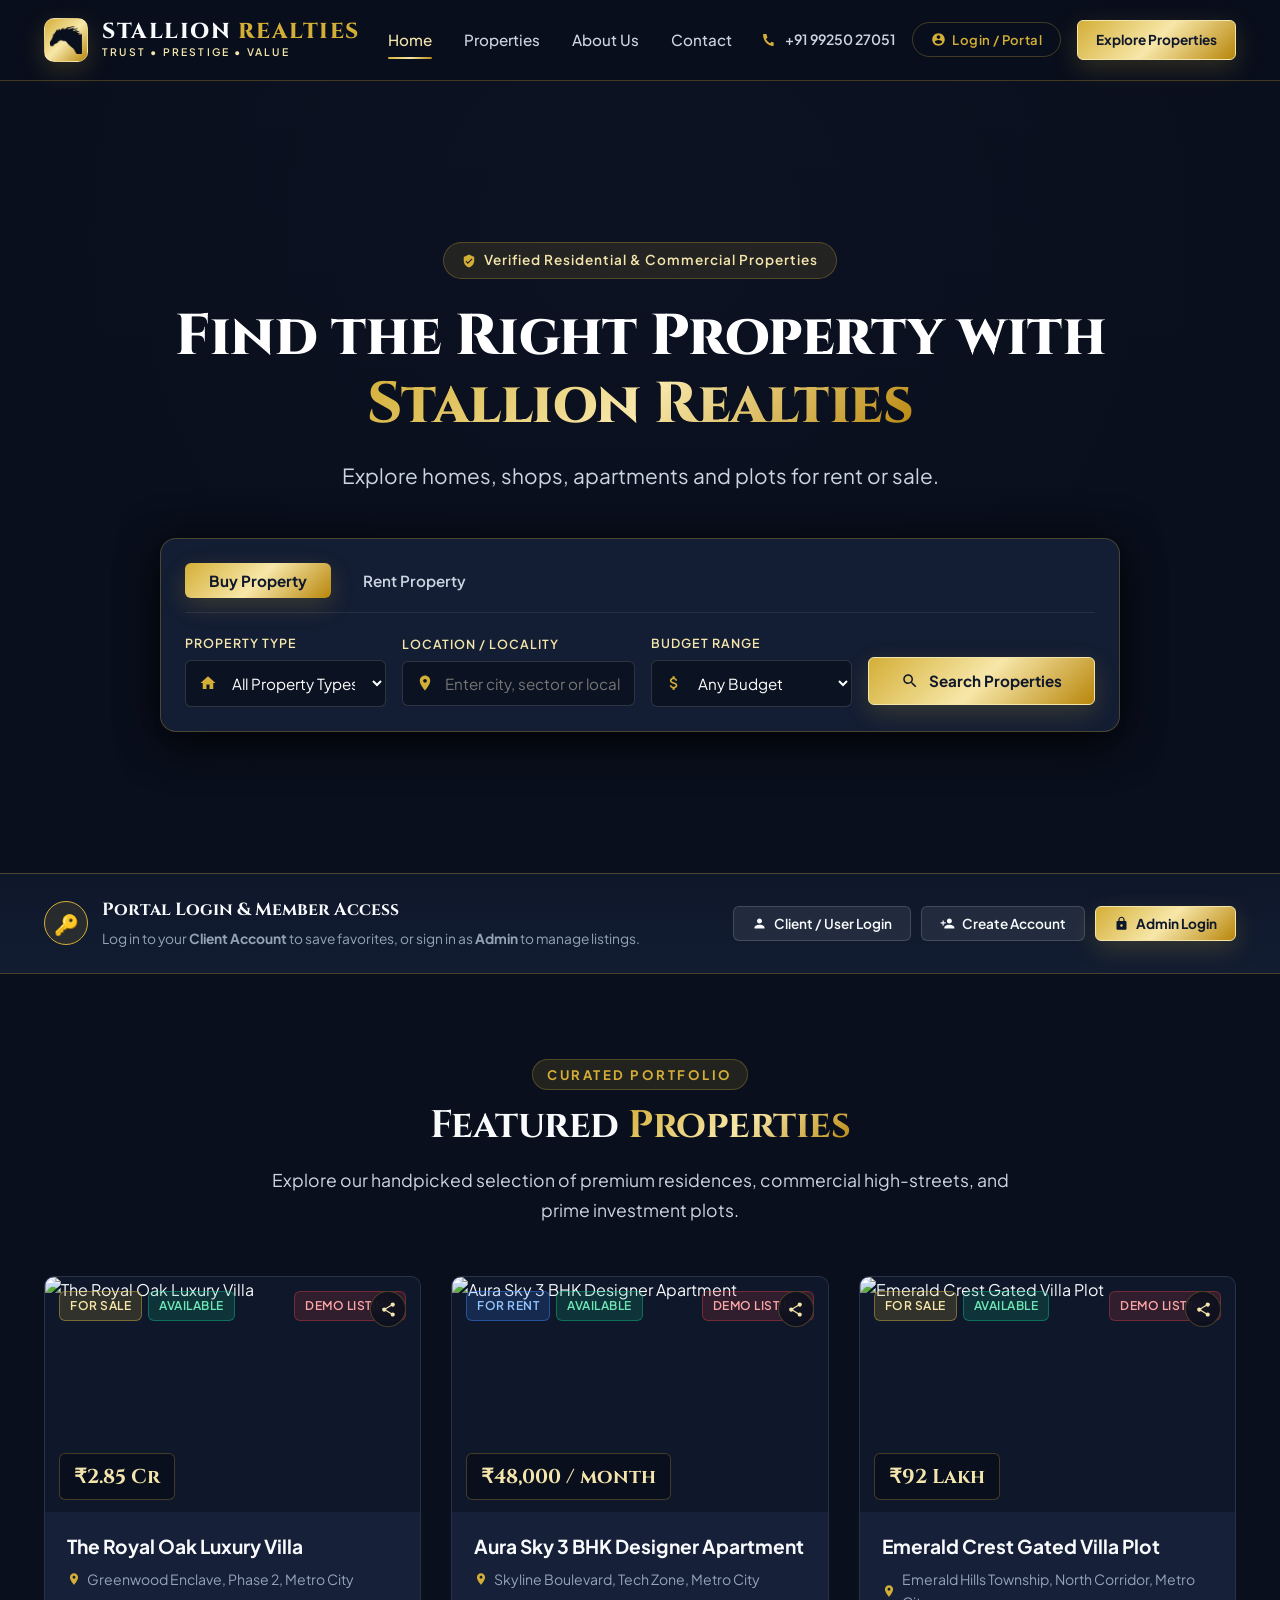
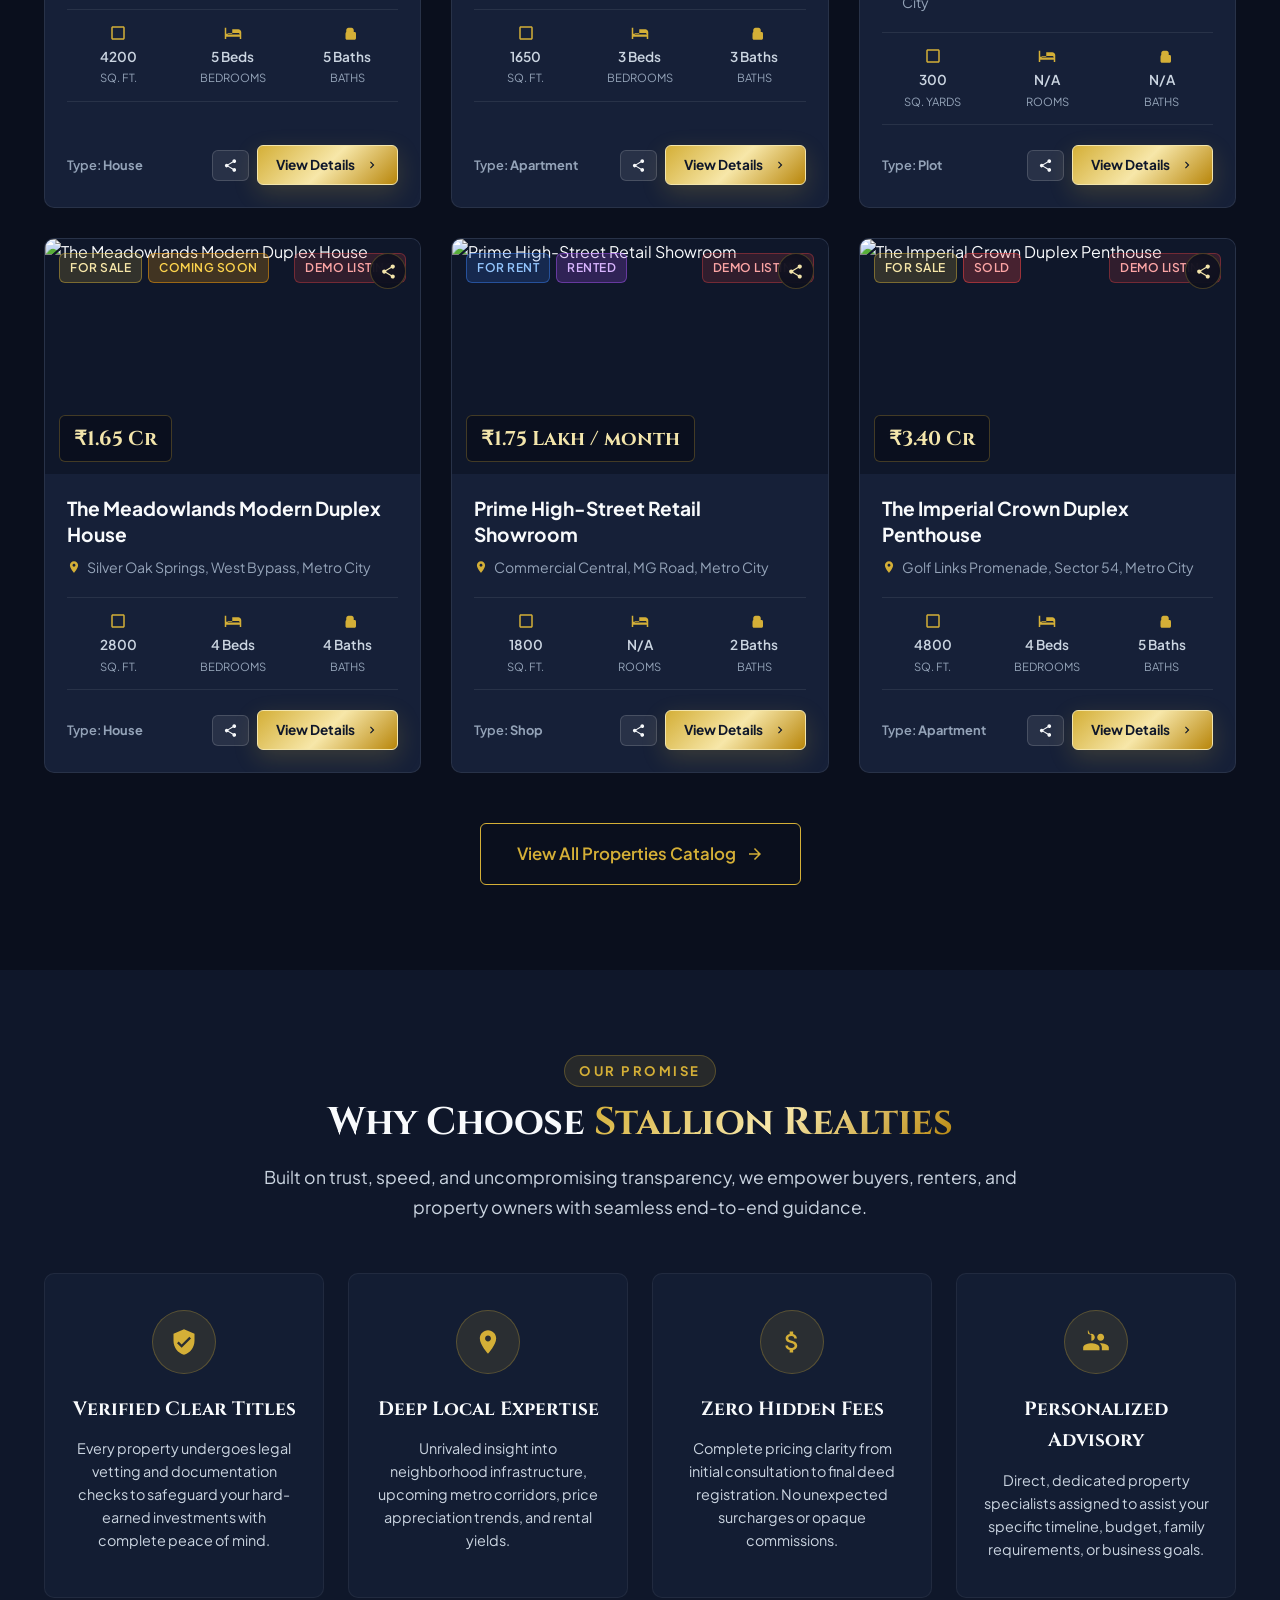
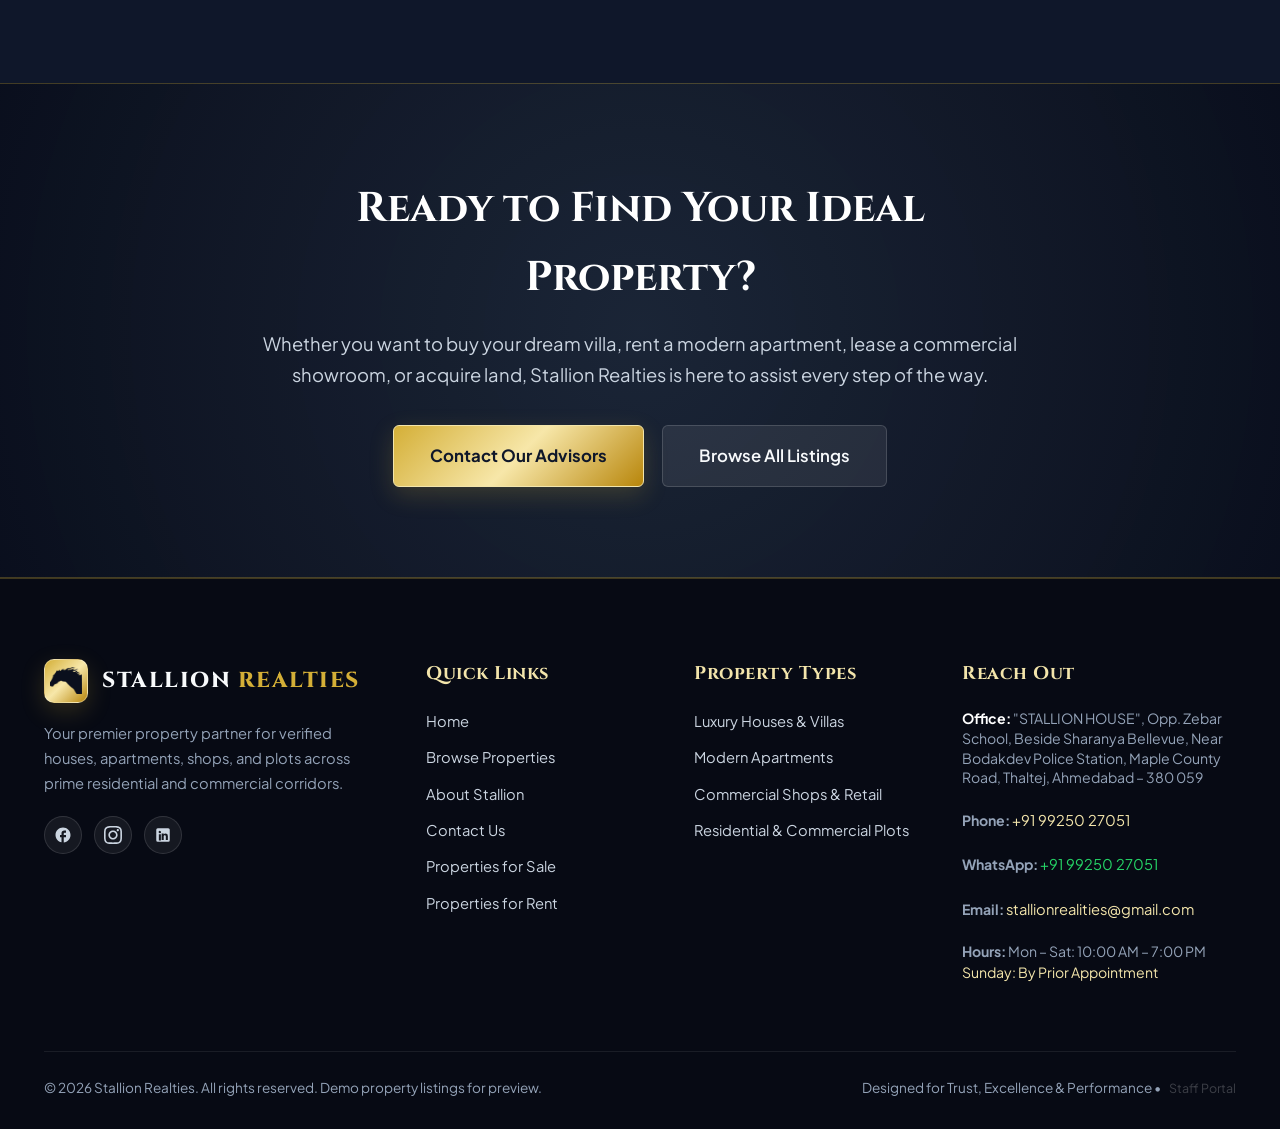
==== commit a79dd35b: "Add property share modal with WhatsApp, social apps, and direct link copy" ====
--- a/index.html
+++ b/index.html
@@ -418,6 +418,7 @@
   <script src="js/auth.js"></script>
   <script src="js/user-auth.js"></script>
   <script src="js/auth-modal.js"></script>
+  <script src="js/share.js"></script>
   <script src="js/main.js"></script>
   <script>
     // Home-specific behavior: populate featured properties and handle hero search tab
--- a/css/style.css
+++ b/css/style.css
@@ -1,4 +1,4 @@
-﻿/* ==========================================================================
+/* ==========================================================================
    STALLION REALTIES - MASTER STYLESHEET
    Aesthetics: Deep Navy / Obsidian Base with Regal Gold Accents
    ========================================================================== */
@@ -2057,3 +2057,288 @@
 .auth-close:hover { color: var(--text-primary); }
 .auth-modal-header { position: relative; }
 
+/* ==========================================================================
+   PROPERTY SHARE MODAL & SHARE BUTTONS
+   ========================================================================== */
+.card-share-btn {
+  position: absolute;
+  top: 14px;
+  right: 14px;
+  width: 36px;
+  height: 36px;
+  border-radius: 50%;
+  background: rgba(10, 15, 29, 0.85);
+  backdrop-filter: blur(8px);
+  border: 1px solid var(--gold-border);
+  color: var(--gold-light);
+  display: flex;
+  align-items: center;
+  justify-content: center;
+  cursor: pointer;
+  z-index: 10;
+  transition: all var(--transition-fast);
+}
+
+.card-share-btn:hover {
+  background: var(--gold-primary);
+  color: #070a14;
+  transform: scale(1.1);
+  box-shadow: 0 4px 15px rgba(212, 175, 55, 0.4);
+}
+
+.card-share-btn svg {
+  width: 17px;
+  height: 17px;
+  fill: currentColor;
+}
+
+.share-btn-details {
+  display: inline-flex;
+  align-items: center;
+  justify-content: center;
+  gap: 8px;
+  padding: 11px 20px;
+  border-radius: var(--radius-sm);
+  font-weight: 600;
+  font-size: 0.95rem;
+  cursor: pointer;
+  border: 1px solid var(--gold-border);
+  background: rgba(212, 175, 55, 0.1);
+  color: var(--gold-light);
+  transition: all var(--transition-fast);
+  width: 100%;
+}
+
+.share-btn-details:hover {
+  background: var(--gold-gradient);
+  color: var(--text-dark);
+  box-shadow: var(--shadow-gold);
+  transform: translateY(-2px);
+}
+
+.share-btn-details svg {
+  width: 18px;
+  height: 18px;
+  fill: currentColor;
+}
+
+/* Share Modal Styling */
+.share-modal-overlay {
+  position: fixed;
+  inset: 0;
+  background: rgba(3, 6, 15, 0.85);
+  backdrop-filter: blur(10px);
+  z-index: 9999;
+  display: flex;
+  align-items: center;
+  justify-content: center;
+  padding: 20px;
+  opacity: 0;
+  pointer-events: none;
+  transition: opacity 0.25s ease;
+}
+
+.share-modal-overlay.open {
+  opacity: 1;
+  pointer-events: auto;
+}
+
+.share-modal {
+  background: #0d1424;
+  border: 1px solid var(--gold-border);
+  border-radius: var(--radius-lg);
+  width: 100%;
+  max-width: 480px;
+  padding: 28px 24px;
+  box-shadow: 0 20px 50px rgba(0, 0, 0, 0.7), 0 0 30px rgba(212, 175, 55, 0.15);
+  transform: translateY(20px) scale(0.96);
+  transition: all 0.25s cubic-bezier(0.16, 1, 0.3, 1);
+  position: relative;
+}
+
+.share-modal-overlay.open .share-modal {
+  transform: translateY(0) scale(1);
+}
+
+.share-modal-header {
+  display: flex;
+  justify-content: space-between;
+  align-items: flex-start;
+  margin-bottom: 16px;
+  padding-bottom: 12px;
+  border-bottom: 1px solid rgba(255, 255, 255, 0.08);
+}
+
+.share-modal-title {
+  font-family: var(--font-serif);
+  font-size: 1.4rem;
+  color: #fff;
+  margin-bottom: 4px;
+}
+
+.share-modal-subtitle {
+  font-size: 0.86rem;
+  color: var(--text-muted);
+}
+
+.share-prop-preview {
+  background: rgba(255, 255, 255, 0.03);
+  border: 1px solid rgba(255, 255, 255, 0.06);
+  border-radius: var(--radius-md);
+  padding: 12px;
+  display: flex;
+  gap: 14px;
+  align-items: center;
+  margin-bottom: 20px;
+}
+
+.share-prop-thumb {
+  width: 64px;
+  height: 64px;
+  border-radius: var(--radius-sm);
+  object-fit: cover;
+  flex-shrink: 0;
+  border: 1px solid var(--gold-border);
+}
+
+.share-prop-info h4 {
+  font-size: 0.96rem;
+  color: #fff;
+  margin-bottom: 4px;
+  white-space: nowrap;
+  overflow: hidden;
+  text-overflow: ellipsis;
+  max-width: 320px;
+}
+
+.share-prop-info p {
+  font-size: 0.82rem;
+  color: var(--gold-light);
+  font-weight: 600;
+}
+
+.share-channels-grid {
+  display: grid;
+  grid-template-columns: repeat(4, 1fr);
+  gap: 12px;
+  margin-bottom: 22px;
+}
+
+.share-channel-item {
+  display: flex;
+  flex-direction: column;
+  align-items: center;
+  justify-content: center;
+  gap: 6px;
+  background: rgba(255, 255, 255, 0.03);
+  border: 1px solid rgba(255, 255, 255, 0.08);
+  border-radius: var(--radius-md);
+  padding: 14px 6px;
+  color: var(--text-primary);
+  text-decoration: none;
+  font-size: 0.78rem;
+  font-weight: 500;
+  cursor: pointer;
+  transition: all var(--transition-fast);
+}
+
+.share-channel-item:hover {
+  transform: translateY(-3px);
+}
+
+.share-channel-item.whatsapp:hover {
+  border-color: #25d366;
+  background: rgba(37, 211, 102, 0.12);
+  color: #25d366;
+}
+
+.share-channel-item.facebook:hover {
+  border-color: #1877f2;
+  background: rgba(24, 119, 242, 0.12);
+  color: #1877f2;
+}
+
+.share-channel-item.twitter:hover {
+  border-color: #1da1f2;
+  background: rgba(29, 161, 242, 0.12);
+  color: #1da1f2;
+}
+
+.share-channel-item.linkedin:hover {
+  border-color: #0077b5;
+  background: rgba(0, 119, 181, 0.12);
+  color: #0077b5;
+}
+
+.share-channel-item.email:hover {
+  border-color: var(--gold-primary);
+  background: rgba(212, 175, 55, 0.12);
+  color: var(--gold-light);
+}
+
+.share-channel-item.sms:hover {
+  border-color: #34d399;
+  background: rgba(52, 211, 153, 0.12);
+  color: #34d399;
+}
+
+.share-channel-item.native:hover {
+  border-color: var(--gold-light);
+  background: rgba(212, 175, 55, 0.15);
+  color: var(--gold-light);
+}
+
+.share-channel-icon {
+  width: 38px;
+  height: 38px;
+  border-radius: 50%;
+  display: flex;
+  align-items: center;
+  justify-content: center;
+  background: rgba(255, 255, 255, 0.05);
+}
+
+.share-channel-icon svg {
+  width: 20px;
+  height: 20px;
+  fill: currentColor;
+}
+
+.share-copy-box {
+  display: flex;
+  gap: 8px;
+  align-items: center;
+  background: rgba(0, 0, 0, 0.35);
+  border: 1px solid rgba(255, 255, 255, 0.1);
+  border-radius: var(--radius-sm);
+  padding: 6px 6px 6px 14px;
+}
+
+.share-copy-input {
+  background: transparent;
+  border: none;
+  color: var(--text-secondary);
+  font-size: 0.85rem;
+  width: 100%;
+  outline: none;
+  font-family: inherit;
+}
+
+.share-copy-btn {
+  padding: 8px 16px;
+  border-radius: var(--radius-sm);
+  background: var(--gold-gradient);
+  color: var(--text-dark);
+  font-weight: 600;
+  font-size: 0.82rem;
+  border: none;
+  cursor: pointer;
+  white-space: nowrap;
+  transition: all var(--transition-fast);
+}
+
+.share-copy-btn:hover {
+  box-shadow: var(--shadow-gold);
+}
+
+
--- a/css/responsive.css
+++ b/css/responsive.css
@@ -236,4 +236,9 @@
   .cta-actions {
     flex-direction: column;
   }
-}
+
+  .share-channels-grid {
+    grid-template-columns: repeat(3, 1fr);
+    gap: 8px;
+  }
+}
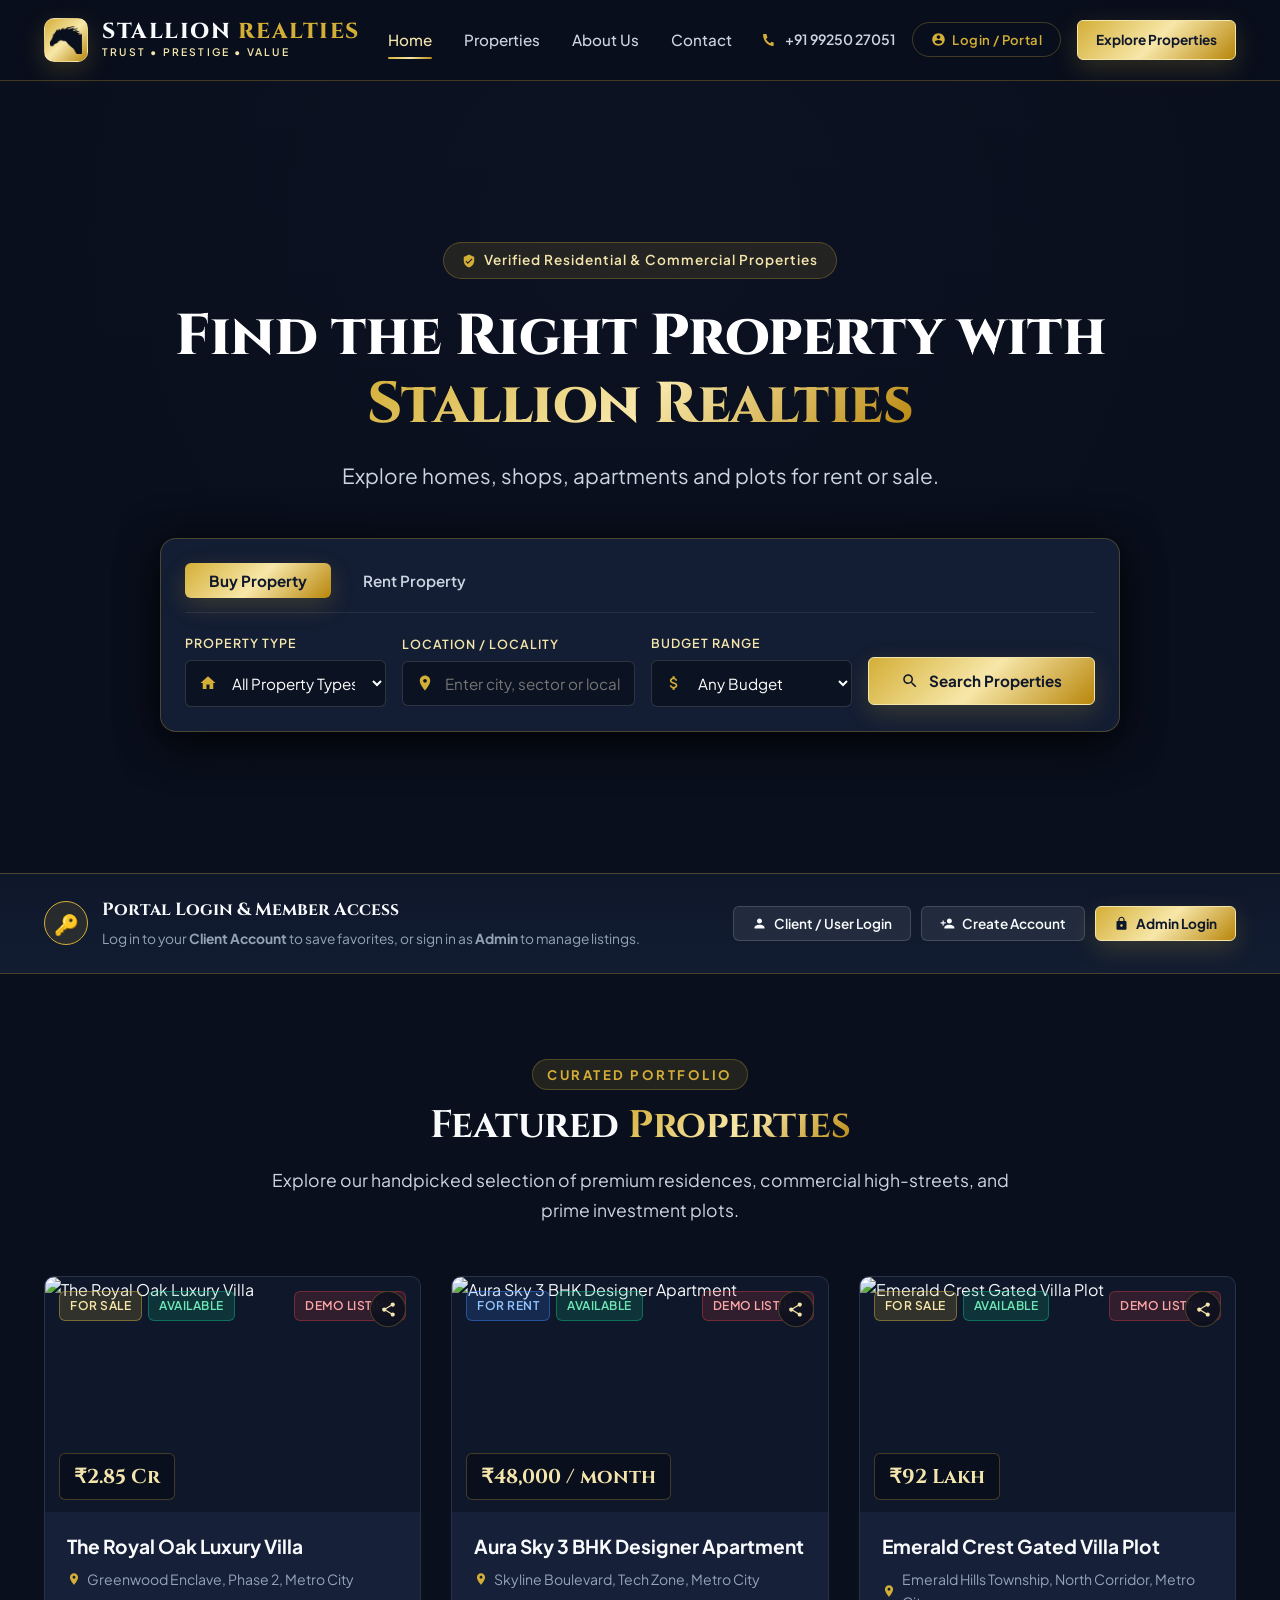
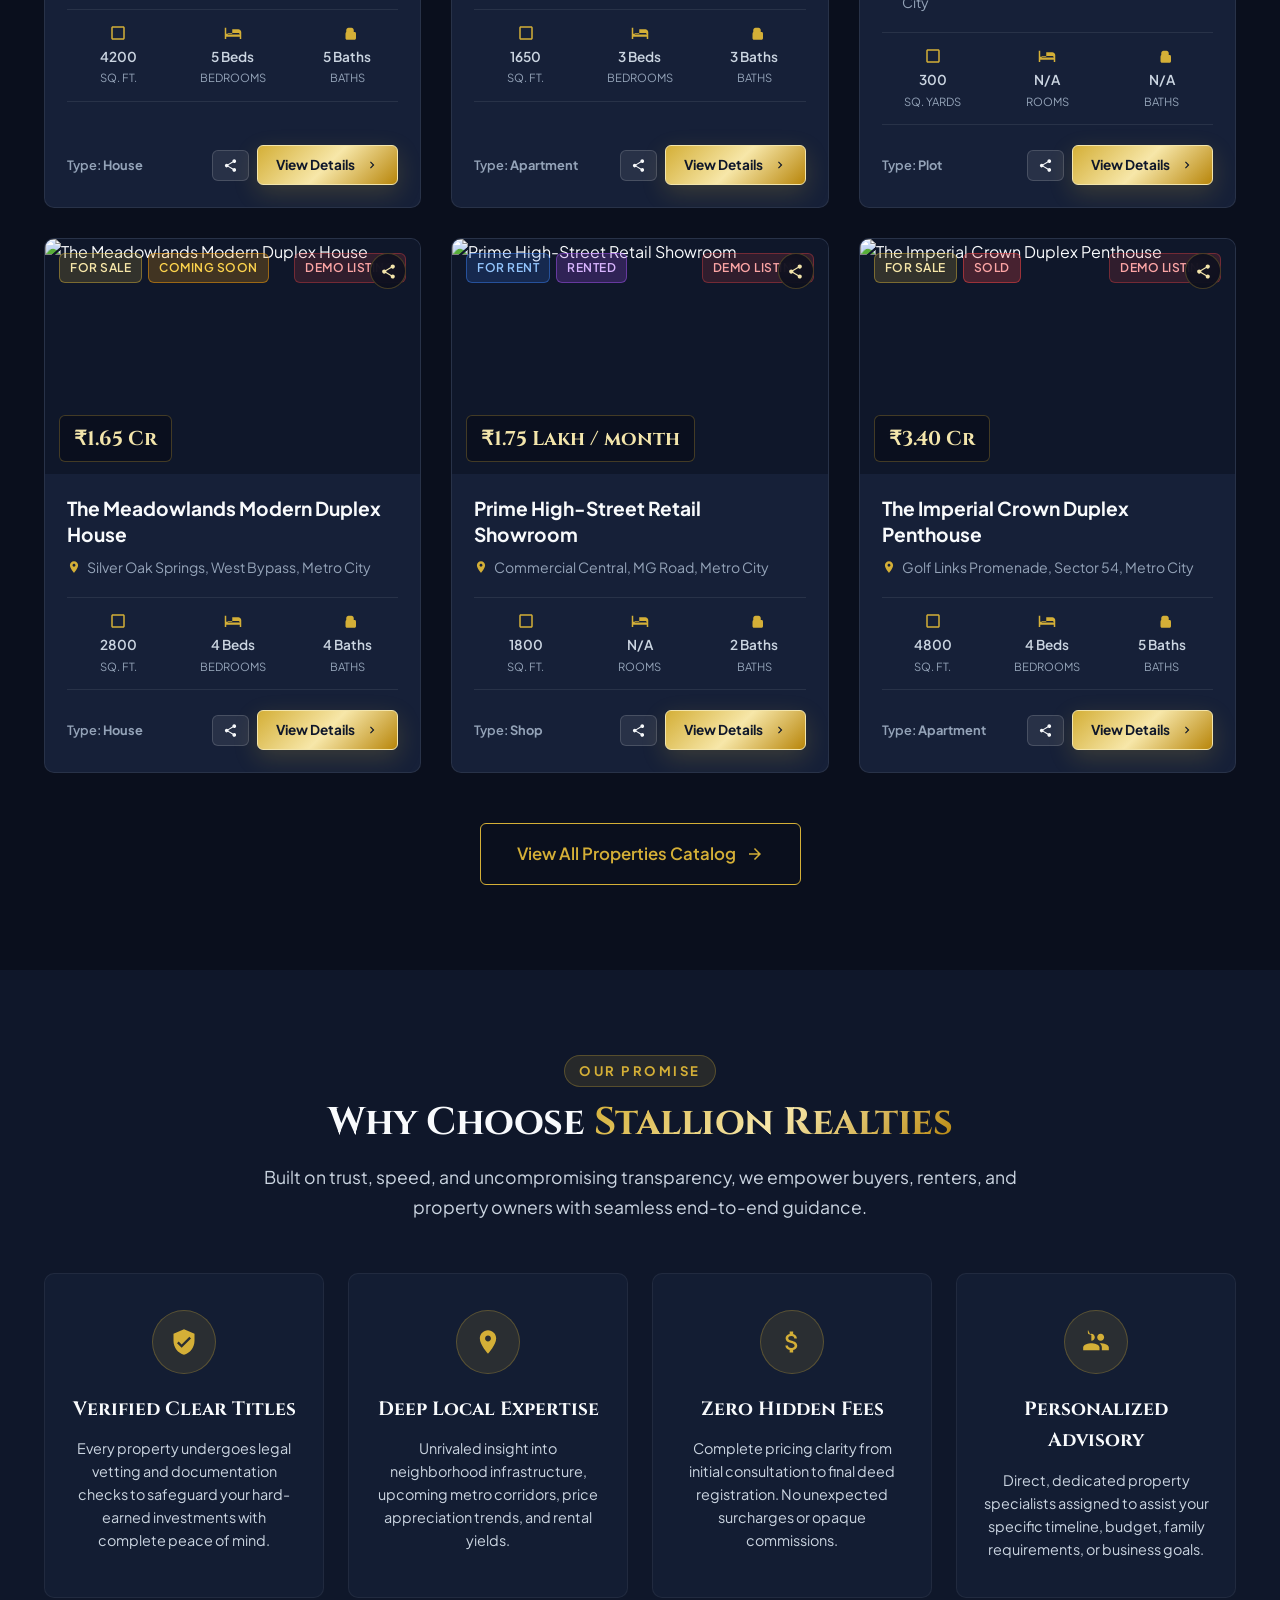
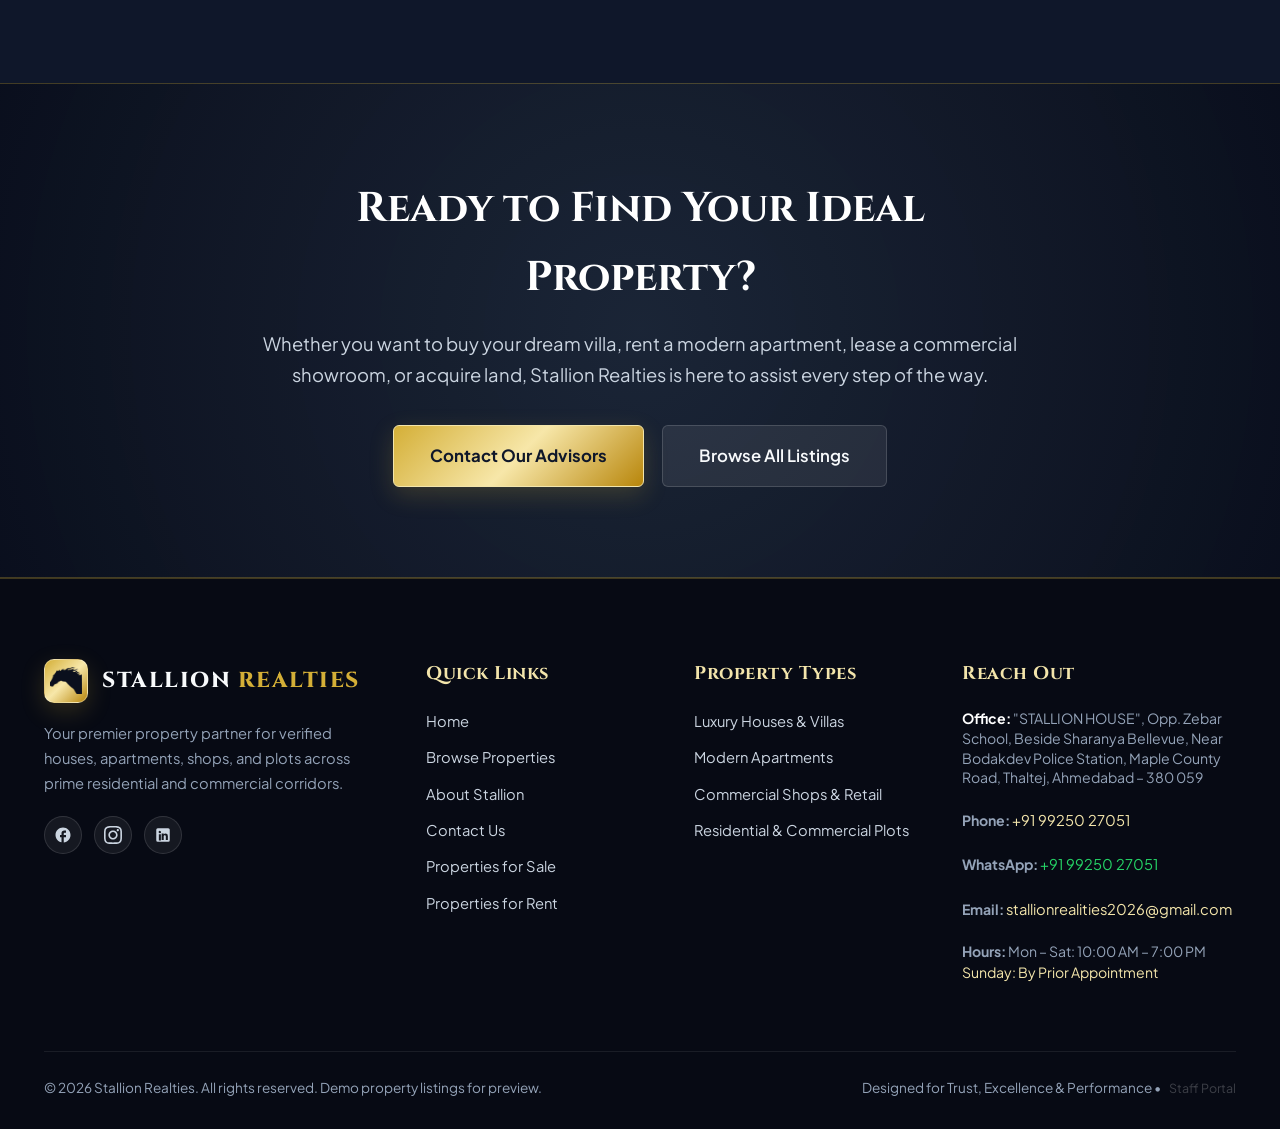
==== commit 6fbfe0f1: "chore: update official contact email to stallionrealities2026@gmail.com" ====
--- a/index.html
+++ b/index.html
@@ -395,7 +395,7 @@
             </p>
             <p style="margin-bottom: 8px;"><strong>Phone:</strong> <a href="tel:+919925027051" style="color: var(--gold-light); text-decoration: none;">+91 99250 27051</a></p>
             <p style="margin-bottom: 8px;"><strong>WhatsApp:</strong> <a href="https://wa.me/919925027051" target="_blank" rel="noopener noreferrer" style="color: var(--whatsapp-green); text-decoration: none;">+91 99250 27051</a></p>
-            <p style="margin-bottom: 8px;"><strong>Email:</strong> <a href="mailto:stallionrealities@gmail.com" style="color: var(--gold-light); text-decoration: none;">stallionrealities@gmail.com</a></p>
+            <p style="margin-bottom: 8px;"><strong>Email:</strong> <a href="mailto:stallionrealities2026@gmail.com" style="color: var(--gold-light); text-decoration: none;">stallionrealities2026@gmail.com</a></p>
             <p style="margin-bottom: 8px; line-height: 1.5;"><strong>Hours:</strong> Mon &ndash; Sat: 10:00 AM &ndash; 7:00 PM<br/><span style="color: var(--gold-light);">Sunday: By Prior Appointment</span></p>
           </div>
         </div>
@@ -413,6 +413,7 @@
   </footer>
 
   <!-- Scripts -->
+  <script src="js/config.js"></script>
   <script src="js/properties-data.js"></script>
   <script src="js/property-storage.js"></script>
   <script src="js/auth.js"></script>
@@ -436,7 +437,7 @@
 
       // Listen for updates from Admin portal
       window.addEventListener('storage', (e) => {
-        if (e.key === 'STALLION_PROPERTIES' && window.PropertyStorage) {
+        if ((e.key === 'STALLION_PROPERTIES_STORE' || e.key === 'STALLION_PROPERTIES') && window.PropertyStorage) {
           PropertyStorage.syncRepository();
           renderHomeProperties();
         }
